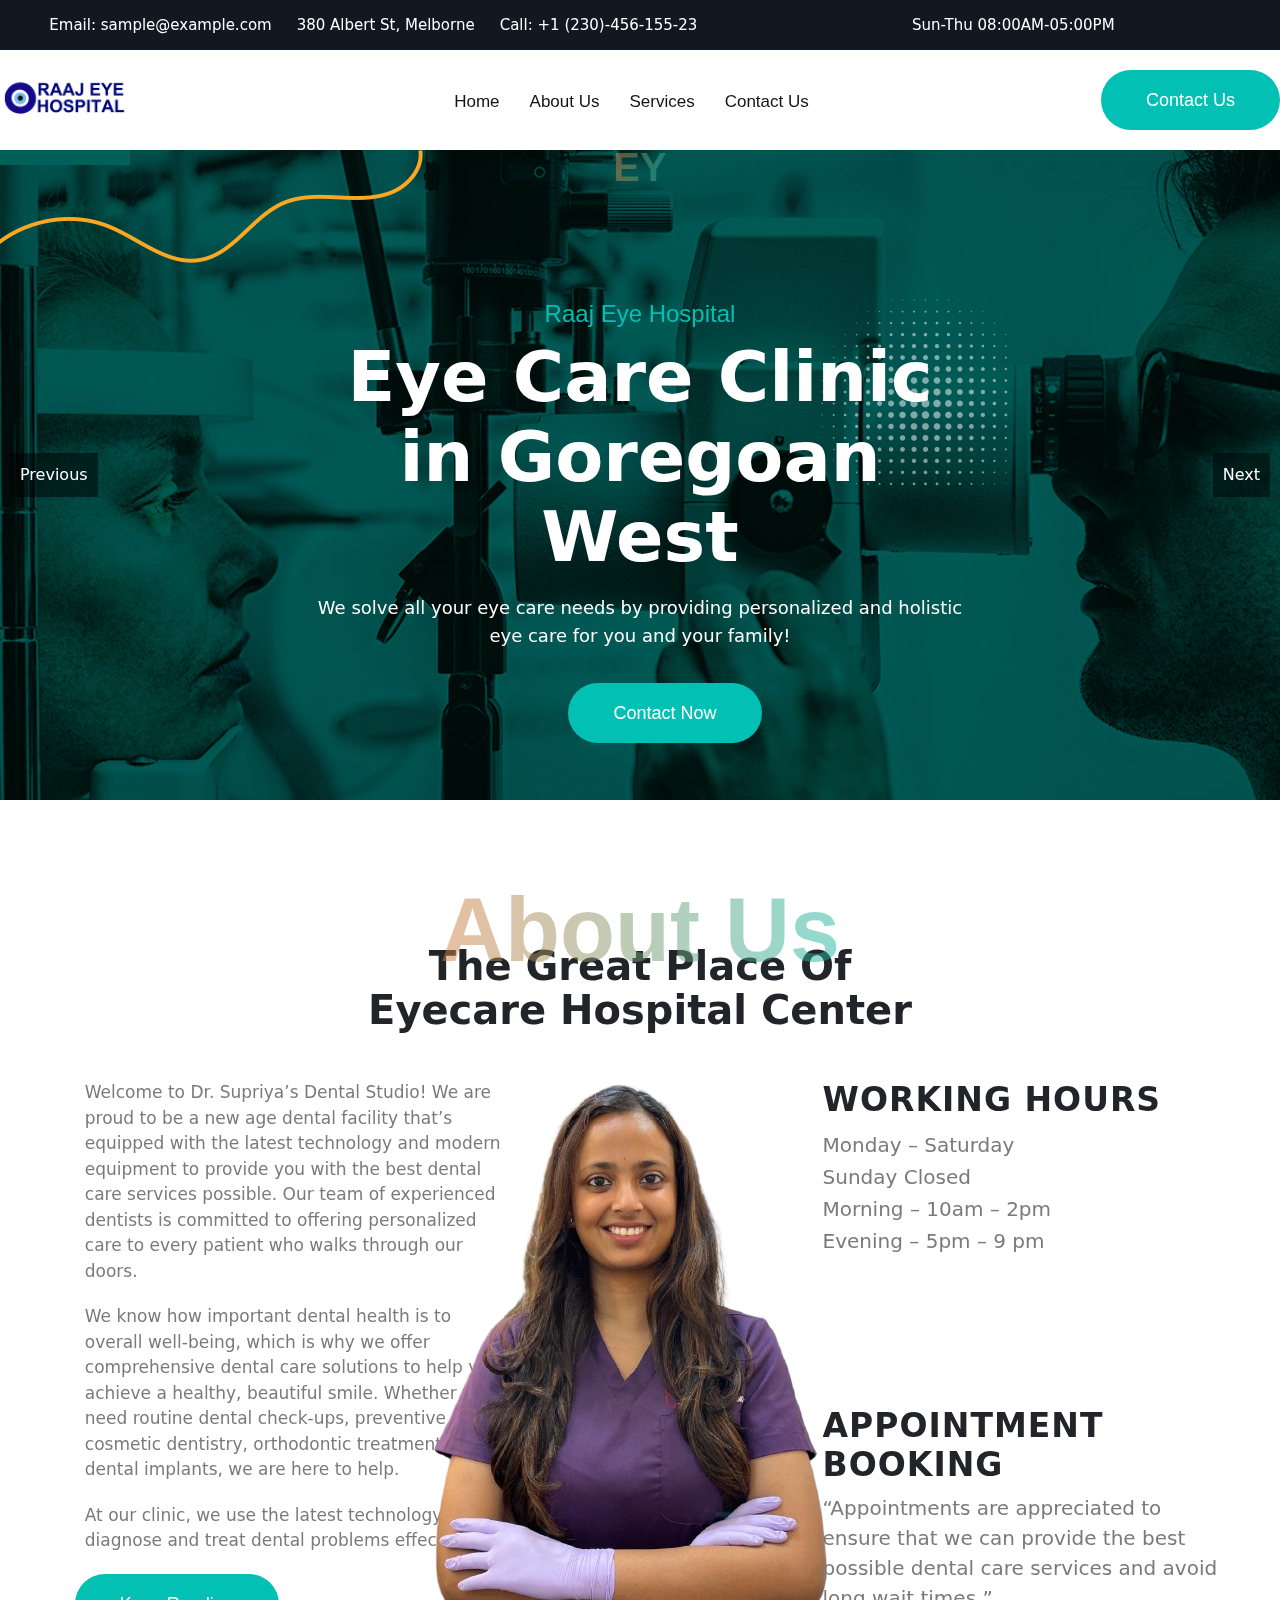
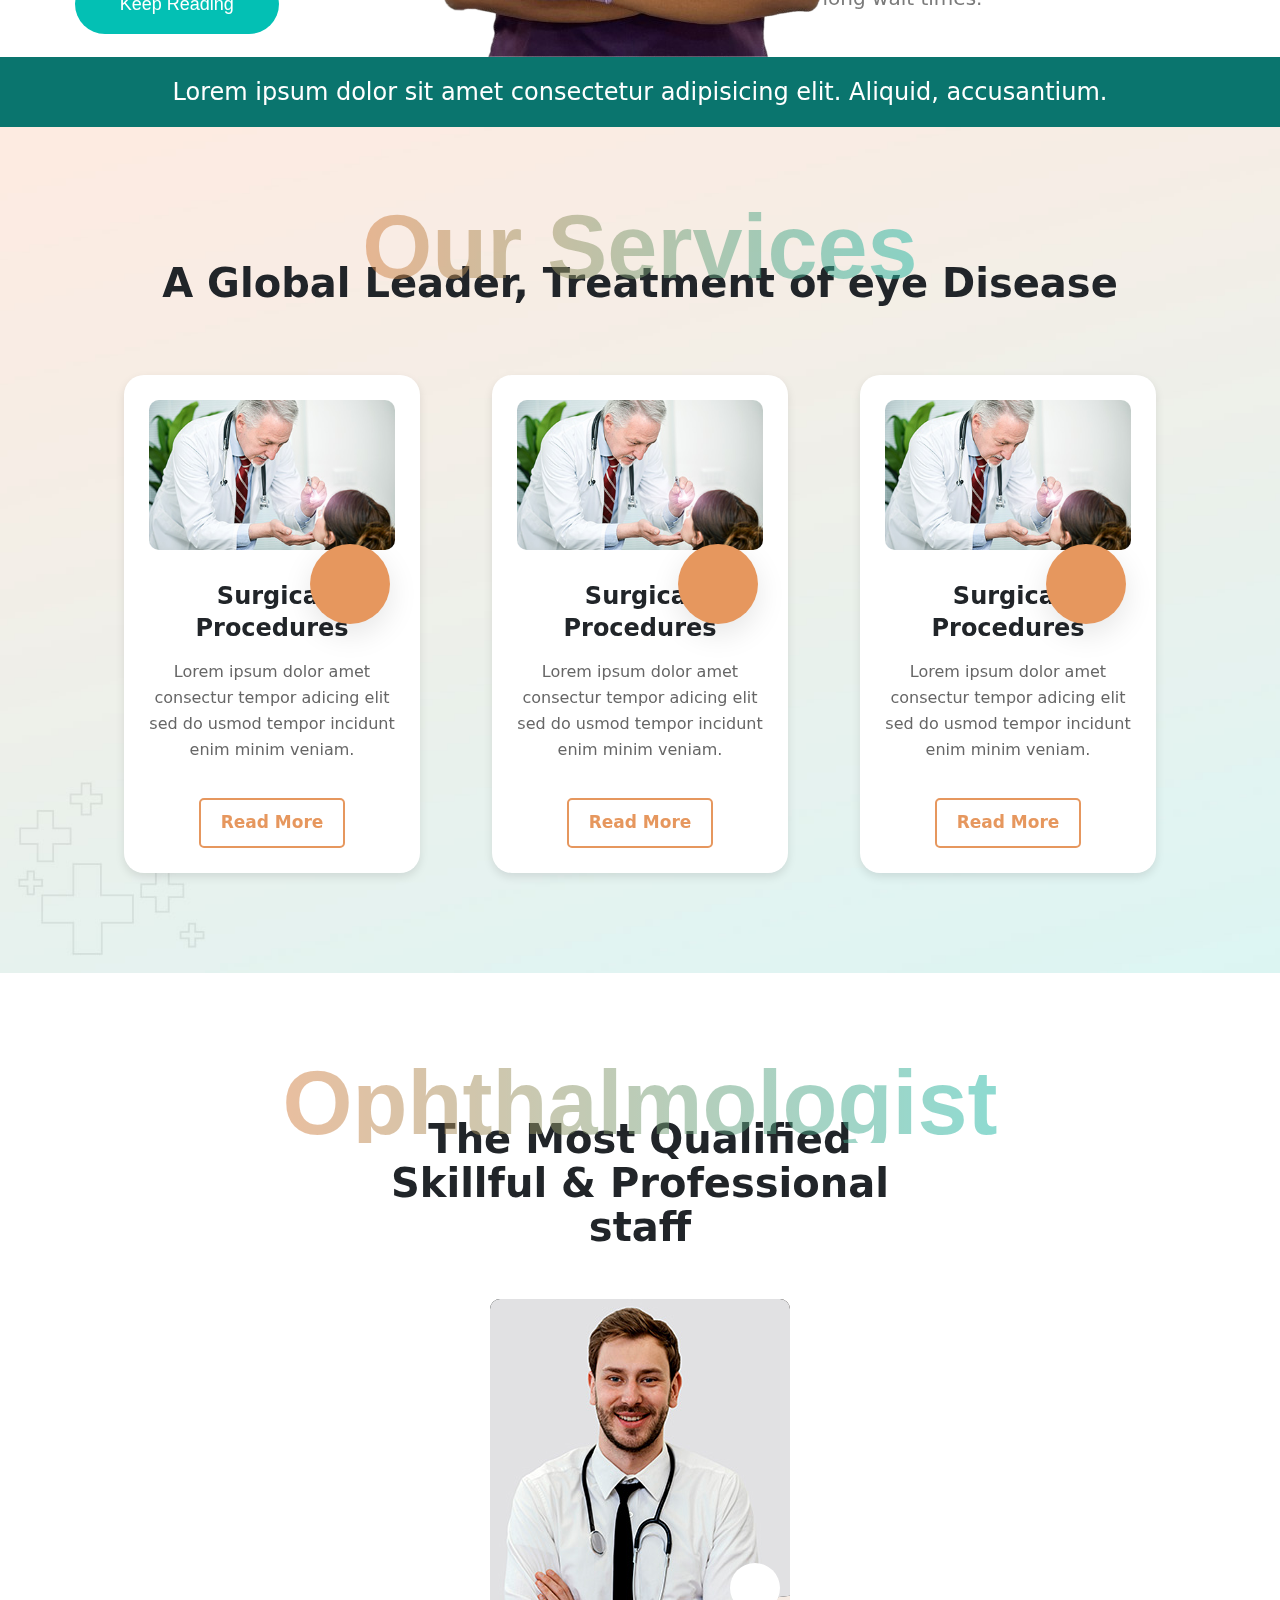
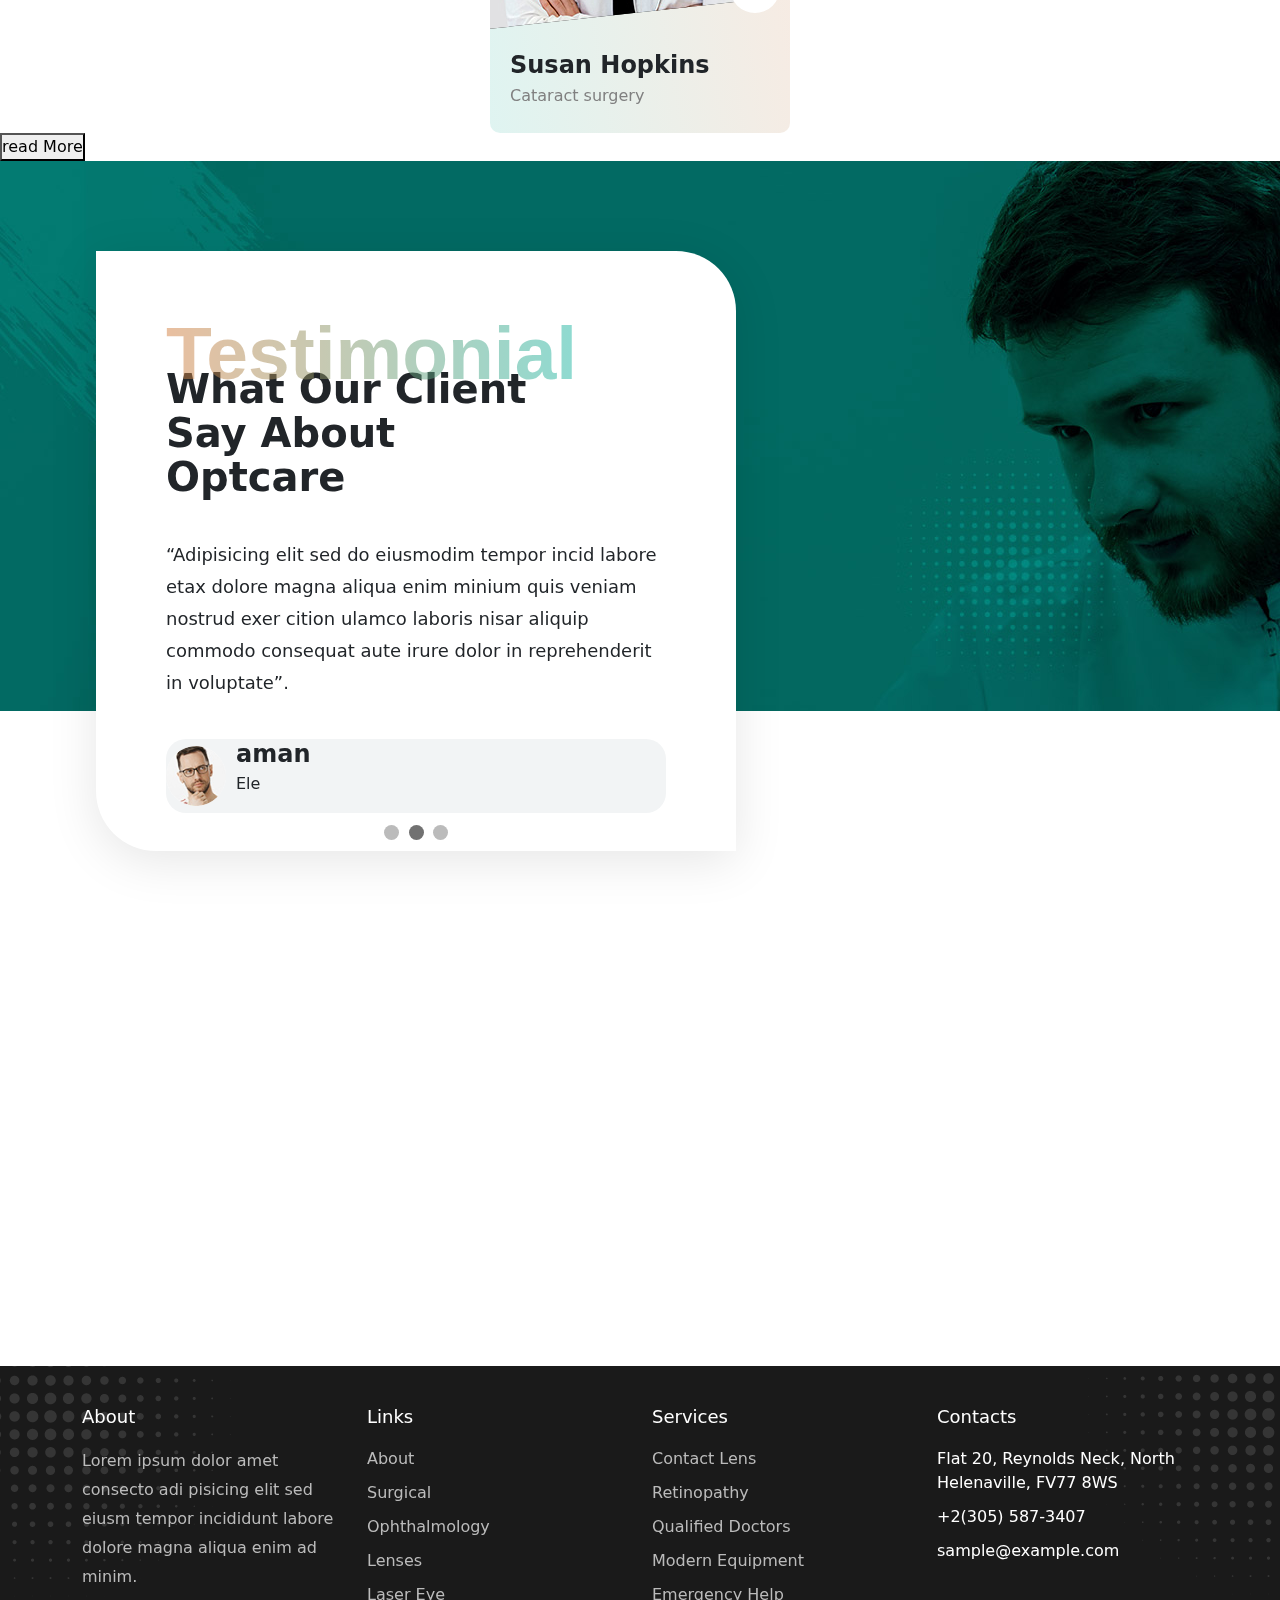
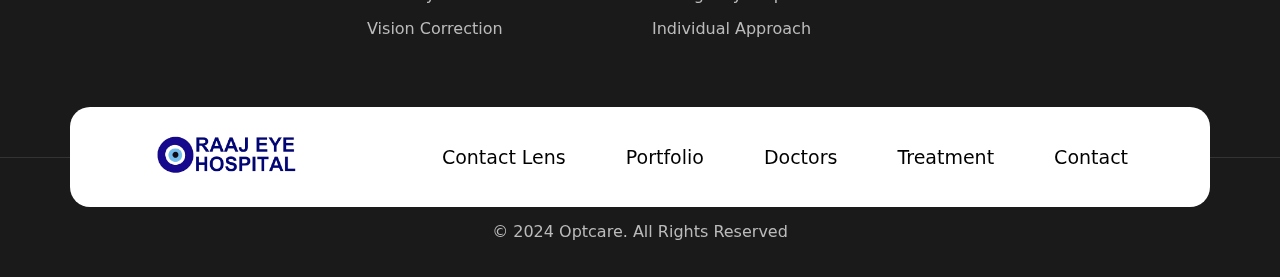
==== index.html @ 3dd32eae "first commit" ====
<!DOCTYPE html>
<html lang="en">
<head>
    <meta charset="UTF-8">
    <meta name="viewport" content="width=device-width, initial-scale=1.0">
    <title>Auto Slider with Text and Image Animation</title>
    <link rel="stylesheet" href="./css/home.css">
    <link rel="stylesheet" href="./css/contact.css">
    <link href="https://cdn.jsdelivr.net/npm/bootstrap@5.3.3/dist/css/bootstrap.min.css" rel="stylesheet" integrity="sha384-QWTKZyjpPEjISv5WaRU9OFeRpok6YctnYmDr5pNlyT2bRjXh0JMhjY6hW+ALEwIH" crossorigin="anonymous">
    <link rel="stylesheet" href="https://cdnjs.cloudflare.com/ajax/libs/font-awesome/6.5.2/css/all.min.css" integrity="sha512-SnH5WK+bZxgPHs44uWIX+LLJAJ9/2PkPKZ5QiAj6Ta86w+fsb2TkcmfRyVX3pBnMFcV7oQPJkl9QevSCWr3W6A==" crossorigin="anonymous" referrerpolicy="no-referrer" />
</head>
<body>
<div class="main-body-wrapper">
<!-- top header starts -->
    <section>
   <div class="header-top">
    <div class="container-fluid">
       <div class="row">
        <div class="col-7">
<div class="items-wrapper">
    <div class="item"><spam class="item-text">Email: sample@example.com</spam></div>
    
    <div class="item"><spam>380 Albert St, Melborne</spam></div>
<div class="item">  <spam>Call: +1 (230)-456-155-23</spam></div>
</div>
        </div>
        <div class="col-5">
            <div class="items-wrapper">   
            <div class="item">  <spam>Sun-Thu 08:00AM-05:00PM</spam></div>
            </div>
        </div>
       </div>
    </div>
   </div>
    </section>

    <!-- nav starts here -->
    
    <section>
  <div class="navbar-wrapper">
    <div class="nav-inner">
      <div class="nav-items">
        <img src="./assets/logo-2.png" alt="opt-logo">
        <ul>
          <li>Home</li>
          <li>About Us</li>
          <li>Services</li>
    <a href="./contact.html"><li>Contact Us</li></a>
        </ul>
      <button>Contact Us</button>
      </div>
    </div>
  </div>
    </section>

    <!-- banner starts here -->
    <section>
        <div class="container-fluid">
          <div class="row">
            <div class="col-12 banner-container">
              <div class="banner" id="banner1">
                <img src="./assets/banner-1.jpg" alt="Banner 1">
                <div class="shape-1"></div>
                <div class="green-overlay"></div>
                <div class="black-overlay"></div>
                <div class="main-banner-texts-wrapper">
                  <div class="main-banner-texts">
                    <div class="pattern zoom-in-zoom-out"></div>
                    <div class="container1"></div>
                    <span class="heading-text-1">Raaj Eye Hospital</span>
                    <h1 class="heading-text-2">Eye Care Clinic in Goregoan West</h1>
                    <span class="heading-text-3">We solve all your eye care needs by providing personalized and holistic eye care for you and your family!</span>
                    <button class="heading-btn">Contact Now</button>
                  </div>
                </div>
              </div>
              <div class="banner" id="banner2">
                <img src="./assets/banner-2.jpg" alt="Banner 2">
                <div class="shape-1"></div>
                <div class="green-overlay"></div>
                <div class="black-overlay"></div>
                <div class="main-banner-texts-wrapper">
                  <div class="main-banner-texts">
                    <div class="pattern zoom-in-zoom-out"></div>
                    <h1 class="big-title">EYECARE</h1>
                    <span class="heading-text-1">Raaj Eye Hospital</span>
                    <h1 class="heading-text-2">Eye Care Clinic in Goregoan West</h1>
                    <span class="heading-text-3">We solve all your eye care needs by providing personalized and holistic eye care for you and your family!</span>
                    <button class="heading-btn">Contact Now</button>
                  </div>
                </div>
              </div>
              <button class="nav-btn prev-btn" onclick="showPreviousBanner()">Previous</button>
              <button class="nav-btn next-btn" onclick="showNextBanner()">Next</button>
            </div>
          </div>
        </div>
      </section>

      <!-- home about starts here  -->

      <section>
        <div class="home-doctor-top pb-5">
          <span class="doctor-top-text-1">About Us</span>
          <span class="doctor-top-text-2">The Great Place Of Eyecare Hospital Center</span>
        </div>

        <div class="container-fluid">

          <div class="row justify-content-around">
            <div class="col-4 home-about-left">

              <span>
                Welcome to Dr. Supriya’s Dental Studio! We are proud to be a new age dental facility that’s equipped with the latest technology and modern equipment to provide you with the best dental care services possible. Our team of experienced dentists is committed to offering personalized care to every patient who walks through our doors.
              </span>
              <span>We know how important dental health is to overall well-being, which is why we offer comprehensive dental care solutions to help you achieve a healthy, beautiful smile. Whether you need routine dental check-ups, preventive care, cosmetic dentistry, orthodontic treatment or dental implants, we are here to help.</span>
              <span>
                At our clinic, we use the latest technology to diagnose and treat dental problems effectively. .
              </span>
              <button class="heading-btn about-btn">Keep Reading</button>

            </div>

            <div class="col-3 home-about-center">
   <img src="./assets/about/doctor-big-img.png" alt="doc-img">
            </div>

            <div class="col-4 home-about-right">
        <div class="working-info">
  <h1>Working Hours </h1>
  <span>Monday – Saturday </span>
  <span>Sunday Closed</span>
  <span>Morning – 10am – 2pm </span>
  <span>Evening –  5pm – 9 pm</span>
        </div>

        <div class="appointment-text">
<h1>Appointment Booking</h1>
<span>“Appointments are appreciated to ensure that we can provide the best possible dental care services and avoid long wait times.”</span>
        </div>
            </div>
            <div class="end-strip">
              <span>Lorem ipsum dolor sit amet consectetur adipisicing elit. Aliquid, accusantium.</span>
            </div>
          </div>
          
        </div>
      </section>

<!-- home service section starts  -->

      <section class="services-wrapper">
<div class="home-services-top">
  <span class="services-top-text-1">Our Services</span>
  <span class="services-top-text-2">A Global Leader, Treatment
    of eye Disease</span>
</div>
<div class="container-fluid">
  <div class="row justify-content-center gap-lg-5">
    <div class="col-12 col-sm-6 col-md-4 col-lg-3 services-cards">
      <div class="services-card">
        <div class="card-img-wrapper">
          <div class="card-img">
            <img src="./assets/services/service-2.jpg" alt="ser-img">
          </div>
        </div>
        <div class="card-icone">
          <i class="fa-regular fa-eye"></i>
        </div>
        <div class="card-texts">
          <h1>Surgical Procedures</h1>
          <span>Lorem ipsum dolor amet consectur tempor adicing elit sed do usmod tempor incidunt enim minim veniam.</span>
          <button>Read More</button>
        </div>
      </div>
    </div>
    <div class="col-12 col-sm-6 col-md-4 col-lg-3 services-cards">
      <div class="services-card">
        <div class="card-img-wrapper">
          <div class="card-img">
            <img src="./assets/services/service-2.jpg" alt="ser-img">
          </div>
        </div>
        <div class="card-icone">
          <i class="fa-regular fa-eye"></i>
        </div>
        <div class="card-texts">
          <h1>Surgical Procedures</h1>
          <span>Lorem ipsum dolor amet consectur tempor adicing elit sed do usmod tempor incidunt enim minim veniam.</span>
          <button>Read More</button>
        </div>
      </div>
    </div>
    <div class="col-12 col-sm-6 col-md-4 col-lg-3 services-cards">
      <div class="services-card">
        <div class="card-img-wrapper">
          <div class="card-img">
            <img src="./assets/services/service-2.jpg" alt="ser-img">
          </div>
        </div>
        <div class="card-icone">
          <i class="fa-regular fa-eye"></i>
        </div>
        <div class="card-texts">
          <h1>Surgical Procedures</h1>
          <span>Lorem ipsum dolor amet consectur tempor adicing elit sed do usmod tempor incidunt enim minim veniam.</span>
          <button>Read More</button>
        </div>
      </div>
    </div>
  </div>
</div>

      </section>

      <!-- doctors section -->

  <section>
    <div class="home-doctor-top">
      <span class="doctor-top-text-1">Ophthalmologist</span>
      <span class="doctor-top-text-2">The Most Qualified Skillful & Professional staff</span>
    </div>
<div class="doctors-wrapper">
  <div class="doctors">
    <div class="doc-card">
      <figure class="doc-img">
<img src="./assets/about/doc-img1.jpg" alt="doc-img1">
      </figure>
      <div class="doc-lower-content">
        <div class="share-box">
          <a href="#" class="doc-share-icone">
            <i class="fa-solid fa-share"></i>
          </a>
        </div>
        <h3 class="doc-card-text-1">Susan Hopkins</h3>
        <span class="doc-card-text-2">Cataract surgery</span>
      </div>
    </div>
  </div>
</div>

<div class="doc-lower-btn">
  <button>read More</button>
</div>
    

  </section>

  <!-- review section starts  -->


  <section class="review-wrapper" style="padding-bottom: 100px;">

    <div class="review-box-wrapper">
      <div class="review-box">
        <div class="home-review-top">
            <span class="review-top-text-1">Testimonial</span>
            <span class="review-top-text-2">What Our Client Say About Optcare</span>
          </div>
        <div class="testimonial-container">
            <div class="slides-wrapper">
                <div class="testimonial-slide">
                    <p class="review-text">“Adipisicing elit sed do eiusmodim tempor incid labore etax dolore magna aliqua enim minium quis veniam nostrud exer cition ulamco laboris nisar aliquip commodo consequat aute irure dolor in reprehenderit in voluptate”.</p>
                    <div class="client-info">
                        <img src="./assets/reviews/testimonial-1.jpg" alt="Client Image">
                        <div class="client-text">
                          <h4>aman</h4>
                          <p>Ele</p>
                         </div>
                    </div>
                </div>
                <div class="testimonial-slide">
                    <p class="review-text">“Adipisicing elit sed do eiusmodim tempor incid labore etax dolore magna aliqua enim minium quis veniam nostrud exer cition ulamco laboris nisar aliquip commodo consequat aute irure dolor in reprehenderit in voluptate”.</p>
                    <div class="client-info">
                      <img src="./assets/reviews/testimonial-1.jpg" alt="Client Image">
                      <div class="client-text">
                        <h4>aman</h4>
                        <p>Ele</p>
                       </div>
                    </div>
                </div>
                <div class="testimonial-slide">
                    <p class="review-text">“Adipisicing elit sed do eiusmodim tempor incid labore etax dolore magna aliqua enim minium quis veniam nostrud exer cition ulamco laboris nisar aliquip commodo consequat aute irure dolor in reprehenderit in voluptate”.</p>
                    <div class="client-info">
                      <img src="./assets/reviews/testimonial-1.jpg" alt="Client Image">
                       <div class="client-text">
                        <h4>aman</h4>
                        <p>Ele</p>
                       </div>
                    </div>
                </div>
            </div>
        </div>
        
    <div class="dots">
        <span class="dot active"></span>
        <span class="dot"></span>
        <span class="dot"></span>
    </div>

      </div>
    </div>
  
  </section>

    <!-- map section -->

    <section class="pt-5">
      <div class="map">
        <iframe src="https://www.google.com/maps/embed?pb=!1m18!1m12!1m3!1d3768.719090701272!2d72.8455707003767!3d19.163769762569235!2m3!1f0!2f0!3f0!3m2!1i1024!2i768!4f13.1!3m3!1m2!1s0x3be7b768951957f3%3A0x41570148fcb98da5!2sRaaj%20Eye%20Hospital!5e0!3m2!1sen!2sin!4v1721053491554!5m2!1sen!2sin" width="1530" height="450" style="border:0;" allowfullscreen="" loading="lazy" referrerpolicy="no-referrer-when-downgrade"></iframe>
      </div>
    </section>
         <!-- footer starts here -->
<section class="footer-wrapper">
  <footer class="footer">
    <div class="shap-overlay2">
      
    </div>
    <div class="container" style="padding-bottom: 100px;">
        <div class="row">
            <div class="col-lg-3 col-md-6">
                <div class="footer-about">
                    <h5>About</h5>
                    <p>Lorem ipsum dolor amet consecto adi pisicing elit sed eiusm tempor incididunt labore dolore magna aliqua enim ad minim.</p>
                    <div class="social-icons">
                        <a href="#"><i class="fab fa-facebook-f"></i></a>
                        <a href="#"><i class="fab fa-twitter"></i></a>
                        <a href="#"><i class="fab fa-linkedin-in"></i></a>
                        <a href="#"><i class="fab fa-pinterest"></i></a>
                    </div>
                </div>
            </div>
            <div class="col-lg-3 col-md-6">
                <div class="footer-links">
                    <h5>Links</h5>
                    <ul>
                        <li><a href="#">About</a></li>
                        <li><a href="#">Surgical</a></li>
                        <li><a href="#">Ophthalmology</a></li>
                        <li><a href="#">Lenses</a></li>
                        <li><a href="#">Laser Eye</a></li>
                        <li><a href="#">Vision Correction</a></li>
                    </ul>
                </div>
            </div>
            <div class="col-lg-3 col-md-6">
                <div class="footer-services">
                    <h5>Services</h5>
                    <ul>
                        <li><a href="#">Contact Lens</a></li>
                        <li><a href="#">Retinopathy</a></li>
                        <li><a href="#">Qualified Doctors</a></li>
                        <li><a href="#">Modern Equipment</a></li>
                        <li><a href="#">Emergency Help</a></li>
                        <li><a href="#">Individual Approach</a></li>
                    </ul>
                </div>
            </div>
            <div class="col-lg-3 col-md-6">
                <div class="footer-contact">
                    <h5>Contacts</h5>
                    <ul>
                        <li><i class="fas fa-map-marker-alt"></i> Flat 20, Reynolds Neck, North Helenaville, FV77 8WS</li>
                        <li><i class="fas fa-phone"></i> +2(305) 587-3407</li>
                        <li><i class="fas fa-envelope"></i> sample@example.com</li>
                    </ul>
                </div>
            </div>

        </div>
    </div>

    <div class="footer-middle-wrapper">
      <div class="container  footer-middle-section">
 <div class="footer-middle-image">
  <img src="./assets/logo-2-nobg.png" alt="footer-logo">
 </div>
 <div class="footer-middle-text">
<span>Contact Lens
</span>
<span>Portfolio</span>
<span>Doctors</span>
<span> Treatment </span>
<span>Contact</span>
 </div>
      </div>
    </div>
    <div class="footer-bottom">
        <div class="container">
            <div class="row">
                <div class="col-md-12 text-center">
                    <p>&copy; 2024 Optcare. All Rights Reserved</p>
                </div>
            </div>
        </div>
    </div>
</footer>
</section>


      
    </div>

    
    <script src="./js/home.js"></script>
    <script src="https://cdn.jsdelivr.net/npm/bootstrap@5.3.3/dist/js/bootstrap.bundle.min.js" integrity="sha384-YvpcrYf0tY3lHB60NNkmXc5s9fDVZLESaAA55NDzOxhy9GkcIdslK1eN7N6jIeHz" crossorigin="anonymous"></script>
</body>
</html>
---- css/home.css ----
*{
    margin: 0;
    padding: 0;
    box-sizing: border-box;
}
.main-body-wrapper{
    width: 100%;
    height: 100%;
}
body {
    margin: 0;
    font-family: Arial, sans-serif;
    display: flex;
    justify-content: center;
    align-items: center;
    height: 100%;
    background-color: #f0f0f0;
}

.header-top{
  position: relative;
  width: 100%;
  background: #111821;
  height: 50px;
  color: white;
  display: flex;
  justify-content: center;
  align-items: center;

}
.items-wrapper{
display: flex;
justify-content: center;
align-items: center;
gap: 25px;
text-align: end;

}
.item{
font-size: 15px;

}
.item-text{

}

/* nav starts here */

.navbar-wrapper{
width: 100%;
height: 100px;
display: flex;
justify-content: center;
align-items: center;
}
.nav-inner{
  width: 1320px;
  height: 100px;
  display: flex;

  align-items: center;
 
}
.nav-items{
display: flex;
justify-content: space-between;
align-items: center;
width: 100%;
}

.nav-items img{
width: 130px;
}

.nav-items ul{
display: flex;
gap: 30px;
position: relative;
top: 10px;
/* right: 80px; */
}

.nav-items ul li {
  list-style: none;
  text-decoration: none;
  text-align: center;
  font-size: 17px;
  font-weight: 500;
  font-family: 'Jost', sans-serif;
  color: #141417;
  cursor: pointer;
}
.banner-container {
    position: relative;
    width: 100%;
    height: 650px;
    overflow: hidden;
}
.nav-items button{ 
  vertical-align: middle;
  font-size: 18px;
  line-height: 26px;
  font-weight: 500;
  font-family: 'Jost', sans-serif;
  color: #fff !important;
  text-align: center;
  padding: 17px 45px;
  text-transform: capitalize;
  border-radius: 30px;
  transition: all 500ms ease;
  background-color: #03c0b4;
  border: none;
 }


.banner {
    position: absolute;
    width: 100%;
    height: 100%;
    top: 0;
    left: 0;
    opacity: 0;
    display: flex;
    justify-content: center;
    align-items: center;
    transition: opacity 1s ease-in-out;
}

.banner img {
    width: 100%;
    height: 100%;
    object-fit: cover;
    position: absolute;
    top: 0;
    left: 0;
    z-index: -1;
    transform: scale(1);
    transition: transform 4s linear;
}

 .main-banner-texts-wrapper {
   color: white;
    position: absolute;
    display: flex;
    flex-direction: column;
    justify-content: center;
    align-items: center;
    width: 100%;
}
.main-banner-texts{
width: 650px;
display: flex;
    flex-direction: column;
    justify-content: center;
    align-items: center;
    text-align: center;
}
.heading-text-1{
    position: relative;
    display: block;
    font-size: 24px;
    line-height: 32px;
    font-family: 'Jost', sans-serif;
    font-weight: 500;
    margin-bottom: 7px;
    color: #03c0b4;
}
.heading-text-2{
    display: block;
    font-size: 70px;
    line-height: 80px;
    color: #fff;
    font-weight: 700;
    margin-bottom: 17px;
}
.heading-text-3{
    font-size: 18px;
    line-height: 28px;
    color: #fff;
    margin-bottom: 33px;
}
.heading-btn{
  vertical-align: middle;
  font-size: 18px;
  line-height: 26px;
  font-weight: 500;
  font-family: 'Jost', sans-serif;
  color: #fff !important;
  text-align: center;
  padding: 17px 45px;
  text-transform: capitalize;
  border-radius: 30px;
  transition: all 500ms ease;
  background-color: #03c0b4;
  border: none;
}
.big-title {
    position: absolute;
    display: inline-block;
    left: 50%;
    transform: translateX(-50%);
    top: -65px;
    font-size: 180px;
    line-height: 150px;
    font-family: 'Jost', sans-serif;
    font-weight: 800;
    text-transform: uppercase;
    background: -webkit-linear-gradient(0deg, #d48042, #20b7a4 100%);
      background-clip: border-box;
    color: transparent;
    -webkit-background-clip: text;
    -webkit-text-fill-color: transparent;
    opacity: 0.5;
  }

.pattern{
  background-image: url('../assets//shape-13.png') ;
  position: absolute;
 bottom: 255px;
  right: 270px;
  width: 200px;
  height: 200px;

  background-repeat: no-repeat;
  z-index: 2;
}
.zoom-in-zoom-out {
    animation: zoom-in-zoom-out 3s ease-out infinite;
  }
  
  @keyframes zoom-in-zoom-out {
    0% {
      transform: scale(1, 1);
    }
    50% {
      transform: scale(1.1, 1.1);
    }
    100% {
      transform: scale(1, 1);
    }
  }

  .shape-1{
  background-image: url(../assets/shape-3.png);
  position: absolute;
  left: 0px;
  top: 0px;
 
  width: 423px;
  height: 113px;
  background-repeat: no-repeat;
  z-index: 2;
  }
.banner.active {
    opacity: 1;
}

.banner.active img {
    transform: scale(1.2);
}

.green-overlay{
    background-color: #03c0b4;
    position: absolute;
    width: 100%;
    height: 650px;
    mix-blend-mode: multiply;
   
}
.black-overlay{
    background-color: #000;
    width: 100%;
    position: absolute;
    opacity: 0.5;
  height: 650px;
}




.nav-btn {
  position: absolute;
  top: 50%;
  transform: translateY(-50%);
  background-color: rgba(0, 0, 0, 0.5);
  color: white;
  border: none;
  padding: 10px;
  cursor: pointer;
  z-index: 10;
}

.prev-btn {
  left: 10px;
}

.next-btn {
  right: 10px;
}

/* home about section starts here  */

.home-about-left{
display: flex;
flex-direction: column;
align-items: start;
gap: 20px;

}

.heading-btn{
  margin-left: 50px;
}

.home-about-left span{
  color: #7a7a7a;
  font-size: 17px;
  font-weight: 400;
  width: 425px;
  margin-left: 60px;
}
.home-about-center{
 display: flex;
 justify-content: center;
 align-items: center;

}
.home-about-right{
 margin-right: 30px;
 display: flex;
 flex-direction: column;
gap: 150px;


}

.working-info{
display: flex;
flex-direction: column;
gap: 2px;
}

.working-info h1{
 font-size: 33px;
 font-weight: 700;
 text-transform: uppercase;
 letter-spacing: 1px;
}

.working-info span{
  color: #7a7a7a;
  font-size: 20px;

}
.appointment-text h1{
  font-size: 33px;
  font-weight: 700;
  text-transform: uppercase;
  letter-spacing: 1px;
}
.appointment-text span{
  color: #7a7a7a;
  font-size: 20px;
}

.end-strip{
  width: 100%;
  height: 70px;
  background-color: #0a756e;
  color: white;
  display: flex;
  justify-content: center;
  align-items: center;
  font-size: 24px;

}

/* services -section */

.services-wrapper{
  background-image: url(../assets//services/services-bg.jpg);
  background-repeat: no-repeat;
  background-size: cover;
 padding-bottom: 70px;
}
.home-services-top{
  padding-top: 80px;
  display: flex;
  flex-direction: column;
  justify-content: center;
  align-items: center;
  padding-bottom: 70px;
}
.services-cards{

}
.services-top-text-1{
  font-size: 90px;
  line-height: 80px;
  font-family: 'Jost', sans-serif;
  font-weight: 800;
  background: -webkit-linear-gradient(0deg, #d48042, #20b7a4 100%);
    background-clip: border-box;
  color: transparent;
  -webkit-background-clip: text;
  -webkit-text-fill-color: transparent;
  opacity: 0.5;
}
.services-top-text-2{
  display: block;
  font-size: 40px;
  line-height: 44px;
  font-weight: 700;
  margin-top: -26px;
}
.services-cards {
  margin-bottom: 30px;
}

.services-card {
  position: relative;
  display: block;
  overflow: hidden;
  background: #fff;
  padding: 25px;
  border-radius: 20px;
  box-shadow: 0 4px 10px rgba(0, 0, 0, 0.1);
  transition: transform 0.3s ease, box-shadow 0.3s ease;
}

.services-card:hover {
  transform: translateY(-10px);
  box-shadow: 0 8px 20px rgba(0, 0, 0, 0.2);
}

.card-img-wrapper {
  position: relative;
  display: block;
  overflow: hidden;
  border-radius: 10px;
}

.card-img-wrapper::before {
  position: absolute;
  content: '';
  background: rgba(0, 0, 0, 0.5);
  width: 100%;
  height: 100%;
  left: 0;
  top: 0;
  opacity: 0;
  z-index: 1;
  transition: opacity 0.5s ease;
}

.card-img-wrapper:hover::before {
  opacity: 1;
}

.card-icone {
  position: absolute;
  top: 42%;
  right: 30px;
  transform: translateY(-50%);
  width: 80px;
  height: 80px;
  line-height: 80px;
  font-size: 40px;
  color: #fff;
  text-align: center;
  border-radius: 50%;
  box-shadow: 0 10px 30px rgba(0, 0, 0, 0.1);
  z-index: 2;
  background-color: #e6975e;
  transition: transform 0.3s ease, box-shadow 0.3s ease;
}

.services-card:hover .card-icone {
  transform: translateY(-50%) scale(1.1);
  box-shadow: 0 15px 45px rgba(0, 0, 0, 0.2);
}

.card-img {
  overflow: hidden;
}

.card-img img {
  width: 100%;
  display: block;
  transition: transform 0.6s ease;
}

.services-card:hover .card-img img {
  transform: scale(1.2);
}

.card-texts {
  padding-top: 30px;
  text-align: center;
}

.card-texts h1 {
  font-size: 24px;
  line-height: 32px;
  font-weight: 600;
  margin-bottom: 15px;
  transition: color 0.3s ease;
}

.services-card:hover .card-texts h1 {
  color: #e6975e;
}

.card-texts span {
  line-height: 26px;
  display: block;
  margin-bottom: 15px;
  color: #666;
  transition: color 0.3s ease;
}

.services-card:hover .card-texts span {
  color: #444;
}

.card-texts button {
  margin-top: 20px;
  background: transparent;
  outline: none;
  border: 2px solid #e6975e;
  padding: 10px 20px;
  font-size: 17px;
  font-weight: 600;
  color: #e6975e;
  border-radius: 5px;
  cursor: pointer;
  transition: background 0.3s ease, color 0.3s ease, transform 0.3s ease;
}

.card-texts button:hover {
  background: #e6975e;
  color: #fff;
  transform: scale(1.05);
}

/* Responsive adjustments */
@media (max-width: 767.98px) {
  .services-cards {
    margin-bottom: 20px;
  }
  .card-icone {
    top: 40%;
  }
  .card-texts h1 {
    font-size: 20px;
  }
  .card-texts span {
    font-size: 14px;
  }
}

@media (max-width: 575.98px) {
  .services-cards {
    margin-bottom: 15px;
  }
  .services-card {
    padding: 15px;
  }
  .card-icone {
    top: 35%;
    width: 60px;
    height: 60px;
    font-size: 30px;
    line-height: 60px;
  }
  .card-texts h1 {
    font-size: 18px;
  }
  .card-texts span {
    font-size: 12px;
  }
  .card-texts button {
    padding: 8px 16px;
    font-size: 15px;
  }
}

/* doctor section */
.home-doctor-top{
  padding-top: 90px;
  display: flex;
  flex-direction: column;
  justify-content: center;
  align-items: center;

}
.doctor-top-text-1{
  font-size: 90px;
  line-height: 80px;
  font-family: 'Jost', sans-serif;
  font-weight: 800;
  background: -webkit-linear-gradient(0deg, #d48042, #20b7a4 100%);
    background-clip: border-box;
  color: transparent;
  -webkit-background-clip: text;
  -webkit-text-fill-color: transparent;
  opacity: 0.5;
 
}
.doctor-top-text-2{
  display: block;
  font-size: 40px;
  line-height: 44px;
  font-weight: 700;
  margin-top: -26px;
  width: 550px;
  text-align: center;
}

.doctors-wrapper{
  padding-top: 50px;
display: flex;
justify-content: center;
align-items: center;
}
.doctors{

}
.doc-card{
  position: relative;
  display: block;
  background: -webkit-linear-gradient(10deg, #dff4f1, #faeae1 100%);
  border-radius: 10px;
  overflow: hidden;
 width: 300px;

}
.doc-img{
  position: relative;
  display: block;
  overflow: hidden;
  background: #000;
  clip-path: polygon(0% 0%, 100% 0%, 100% 90%, 0% 100%, 0% 0%);
}

.doc-lower-content{
  padding: 10px 20px 24px 20px;
}
.share-box{
 position: absolute;
  z-index: 1;
right: 10px;
bottom: 113px;
}
.share-box::before{
  position: absolute;
  content: '';
  background: transparent;
  width: 100%;
  height: 15px;
}

.doc-share-icone{
  position: relative;
  display: inline-block;
  width: 50px;
  height: 50px;
  line-height: 56px;
  font-size: 20px;
  color: #141417;
  background: #fff;
  border-radius: 50%;
  text-align: center;
}
.doc-card-text-1{
  position: relative;
  display: block;
  font-size: 24px;
  line-height: 20px;
  font-weight: 600;
}
.doc-card-text-2{
  position: relative;
  display: block;
  font-size: 16px;
  line-height: 26px;
  color: #808080;
}



/* review section starts here  */



.testimonial-container {
  max-width: 600px;
  margin: auto;
  overflow: hidden; 
  padding-top: 40px;
}

.slides-wrapper {
  display: flex;
  transition: transform 1s ease-in-out;
}

.testimonial-slide {
  min-width: 100%;
  box-sizing: border-box;
}
.review-text{
  font-size: 18px;
  line-height: 32px;
}

.client-info {
  display: flex;
  align-items: center;
  justify-content: start;
background-color: #f2f4f5;
border-radius: 20px;
margin-top: 40px;

}

.client-info img {
  border-radius: 50%;
  width: 60px;
  height: 60px;
  margin-right: 10px;
}
.client-text h4{
  position: relative;
  display: block;
  font-size: 24px;
  line-height: 30px;
  font-weight: 600;
  margin-bottom: 2px;
}
.client-text p{
  position: relative;
  display: block;
  font-size: 16px;
  line-height: 26px;
}

.dots {
  text-align: center;
  margin-top: 10px;
}

.dot {
  height: 15px;
  width: 15px;
  margin: 0 2px;
  background-color: #bbb;
  border-radius: 50%;
  display: inline-block;
  transition: background-color 0.6s ease;
}

.dot.active {
  background-color: #717171;
}

.review-wrapper{
background-image: url(../assets/reviews/review-bg.jpg);
background-repeat: no-repeat;
display: flex;
justify-content: center;
align-items: center;
}
.review-box-wrapper{
position: relative;
top: 90px;

height: 600px;
width: 85%;
}
.review-box{
height: 600px;
width: 640px;
position: relative;
display: block;
background: #fff;
padding: 62px 70px 70px 70px;
border-radius: 0px 60px 0px 60px;
box-shadow: 0px 10px 50px 0px rgba(0, 0, 0, 0.10);
}

.home-review-top{
display: flex;
flex-direction: column;
justify-content: center;
align-items: start;

}
.review-top-text-1{
font-size: 75px;
line-height: 80px;
font-family: 'Jost', sans-serif;
font-weight: 800;
background: -webkit-linear-gradient(0deg, #d48042, #20b7a4 100%);
background-clip: border-box;
color: transparent;
-webkit-background-clip: text;
-webkit-text-fill-color: transparent;
opacity: 0.5;

}
.review-top-text-2{
display: block;
font-size: 40px;
line-height: 44px;
font-weight: 700;
margin-top: -26px;
width: 400px;
text-align: left;

}


.navbar-wrapper a{
text-decoration: none;
list-style: none;
}
---- css/contact.css ----
.contact-banner{
    width: 100%;
   height: 350px;
    background-image: url(/assets/contact-banner.jpg);
    background-size: cover;
    background-repeat: no-repeat;
}

.contact-info-section{
    position: relative;
    padding: 170px 0px 110px 0px;
    text-align: center;
}
.contact-info-wrapper{
    position: static;
    max-width: 1320px;
    padding: 0px 15px;
    margin: 0 auto;
}
.contact-info{
    display: flex;
  -ms-flex-wrap: wrap;
  flex-wrap: wrap;
  margin-right: -15px;
  margin-left: -15px;

}
.contact-info-box-wrapper{
    display: flex;
  -ms-flex-wrap: wrap;
  flex-wrap: wrap;
  margin-right: -15px;
  margin-left: -15px;
 justify-content: center;
 align-items: center;
 width: 100%;
 gap: 20px;
}
.contact-info-box{
width: 400px;
}
.info-single-item{
    position: relative;
  display: block;
  background: -webkit-linear-gradient(-75deg, #fcebe1, #dbf5f3 100%);
  padding: 0px 30px 48px 30px;
  border-radius: 20px;
  transition: all 500ms ease;

}
.icone-box{
    position: relative;
    display: inline-block;
    width: 100px;
    height: 100px;
    line-height: 100px;
    text-align: center;
    font-size: 50px;
    background: #fff;
    border-radius: 30px;
    box-shadow: 0px 0px 30px 0px rgba(0, 0, 0, 0.07);
    margin-bottom: 24px;
    margin-top: -50px;
}
.info-single-item h3{
    display: block;
  font-size: 24px;
  line-height: 30px;
  font-weight: 600;
  margin-bottom: 17px;
}
.info-single-item p{
    position: relative;
  color: #6e6e6e;
  font-weight: 400;
  font-size: 16px;
}


/* form starts */

.form-section-wrapper{
width: 100%;
display: flex;
justify-content: center;
position: relative;
padding-bottom: 100px;
}

.form-section{ 
    width: 900px;
    height: 500px;
   
}

.container1 h1 {
    position: relative;
    display: block;
    font-size: 40px;
    line-height: 50px;
    font-weight: 600;
    margin-bottom: 41px;
    text-align: center;
}

.form-group {
    display: flex;
    justify-content: space-between;
    margin-bottom: 15px;
    gap: 20px;
    padding-bottom: 40px;
}

.form-group input,
.form-group textarea {
    position: relative;
  display: block;
  width: 100%;
  height: 50px;
  border: 1px solid #e5e5e5;
  border-radius: 30px;
  padding: 10px 30px;
  font-size: 16px;
  color: #6e6e6e;
  background: transparent;
}


.form-group textarea {
    height: 150px;
    resize: none;
    border-radius: 15px;
}
.form-btn-wrapper{
    display: flex;
    justify-content: center;
    align-items: center;
}
#submitBtn{
    vertical-align: middle;
    font-size: 18px;
    line-height: 26px;
    font-weight: 500;
    font-family: 'Jost', sans-serif;
    color: #fff !important;
    text-align: center;
    padding: 17px 45px;
    text-transform: capitalize;
    border-radius: 30px;
    transition: all 500ms ease;
    background-color: #03c0b4;
    border: none;
}

.contact-bg-wrapper{
    display: flex;
    justify-content: space-between;
}
.form-bg-left{
 position: absolute;
left: 0;   
padding-top: 60px;
z-index: -1;

}

.form-bg-left img {
width: 400px;
}


.form-bg-right{
    position: absolute;
    right: 0;  
    z-index: -1;
}

/* footer starts here */


.footer-wrapper{

}

.footer {
    background-color: #1a1a1a;
    color: #fff;
    padding: 40px 0;
    background-image: url(../assets/footer-shape1.png);
background-position: -130px -130px;
  background-repeat: no-repeat;
  position: relative;
  overflow: hidden;
}
.shap-overlay2{
    background-image: url(../assets/footer-shape1.png);
    background-position: 85vw -132px;
    background-repeat: no-repeat;
    opacity: 1;
    transition: background 0.3s, border-radius 0.3s, opacity 0.3s;
    height: 100%;
    width: 100%;
    top: 0;
    left: 0;
    position: absolute;

}
.footer h5 {
    color: #fff;
    margin-bottom: 20px;
    font-size: 18px;
}
.footer p {
    color: #bbb;
    line-height: 1.8;
}
.footer ul {
    list-style: none;
    padding: 0;
}
.footer ul li {
    margin-bottom: 10px;
}
.footer ul li a {
    color: #bbb;
    text-decoration: none;
    transition: color 0.3s;
}
.footer ul li a:hover {
    color: #fff;
}
.footer .social-icons a {
    color: #bbb;
    margin-right: 10px;
    font-size: 18px;
    transition: color 0.3s;
}
.footer .social-icons a:hover {
    color: #fff;
}
.footer-middle-wrapper{
    width: 100%;
    display: flex;
    justify-content: center;
    align-items: center;
}
.footer-middle-section{
    position: absolute;
    background-color: white;
    height: 100px;
    border-radius: 20px; 
    display: flex;
    justify-content: space-around;
    align-items: center;
   
}

.footer-middle-image img{
    width: 150px;
    height: 150px;
}
.footer-middle-text{
    display: flex;
    justify-content: center;
    align-items: center;
    color: black;
    gap: 60px;
}
.footer-middle-text span{
 font-size: 19px;
}
.footer .footer-bottom {
    padding: 20px 0;
    border-top: 1px solid #333;
    padding-top: 30px;
   
}
.footer .footer-bottom p {
    position: relative;
    top: 30px;
    margin: 0;
    color: #bbb;
}
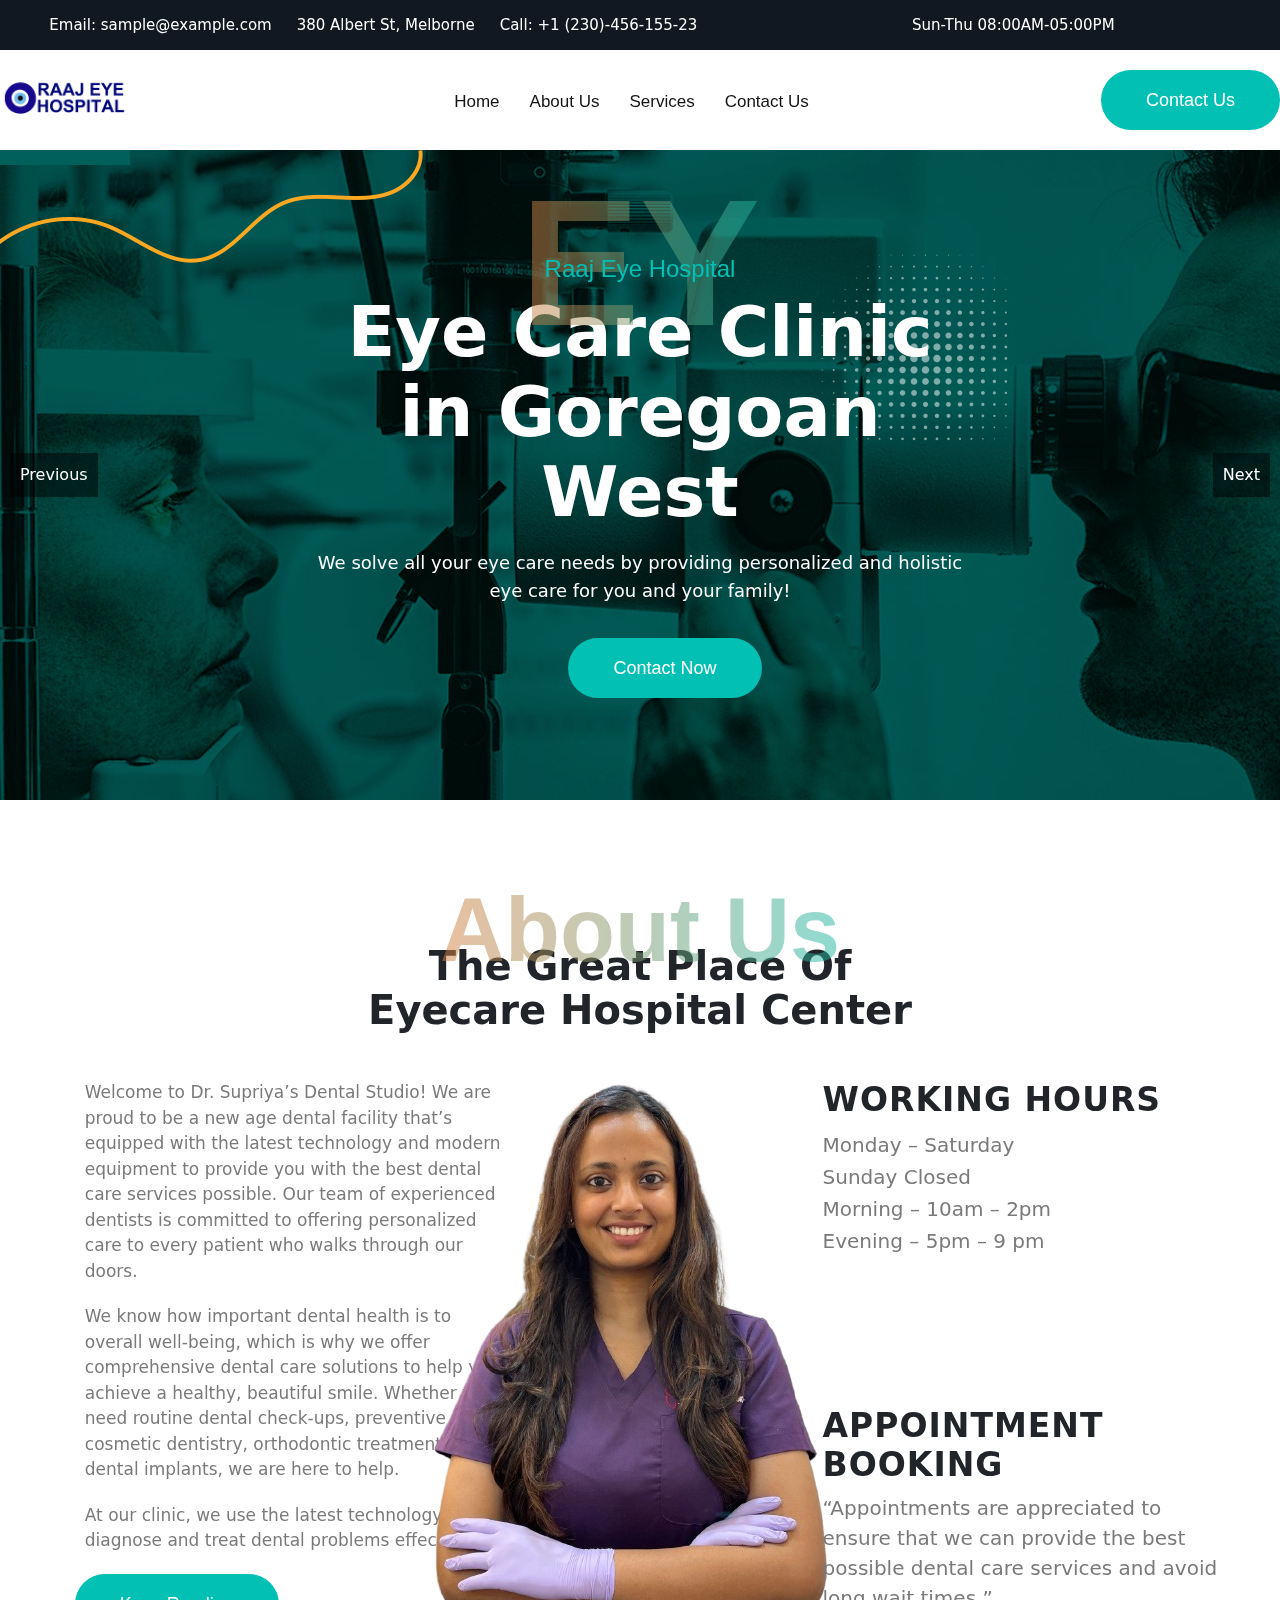
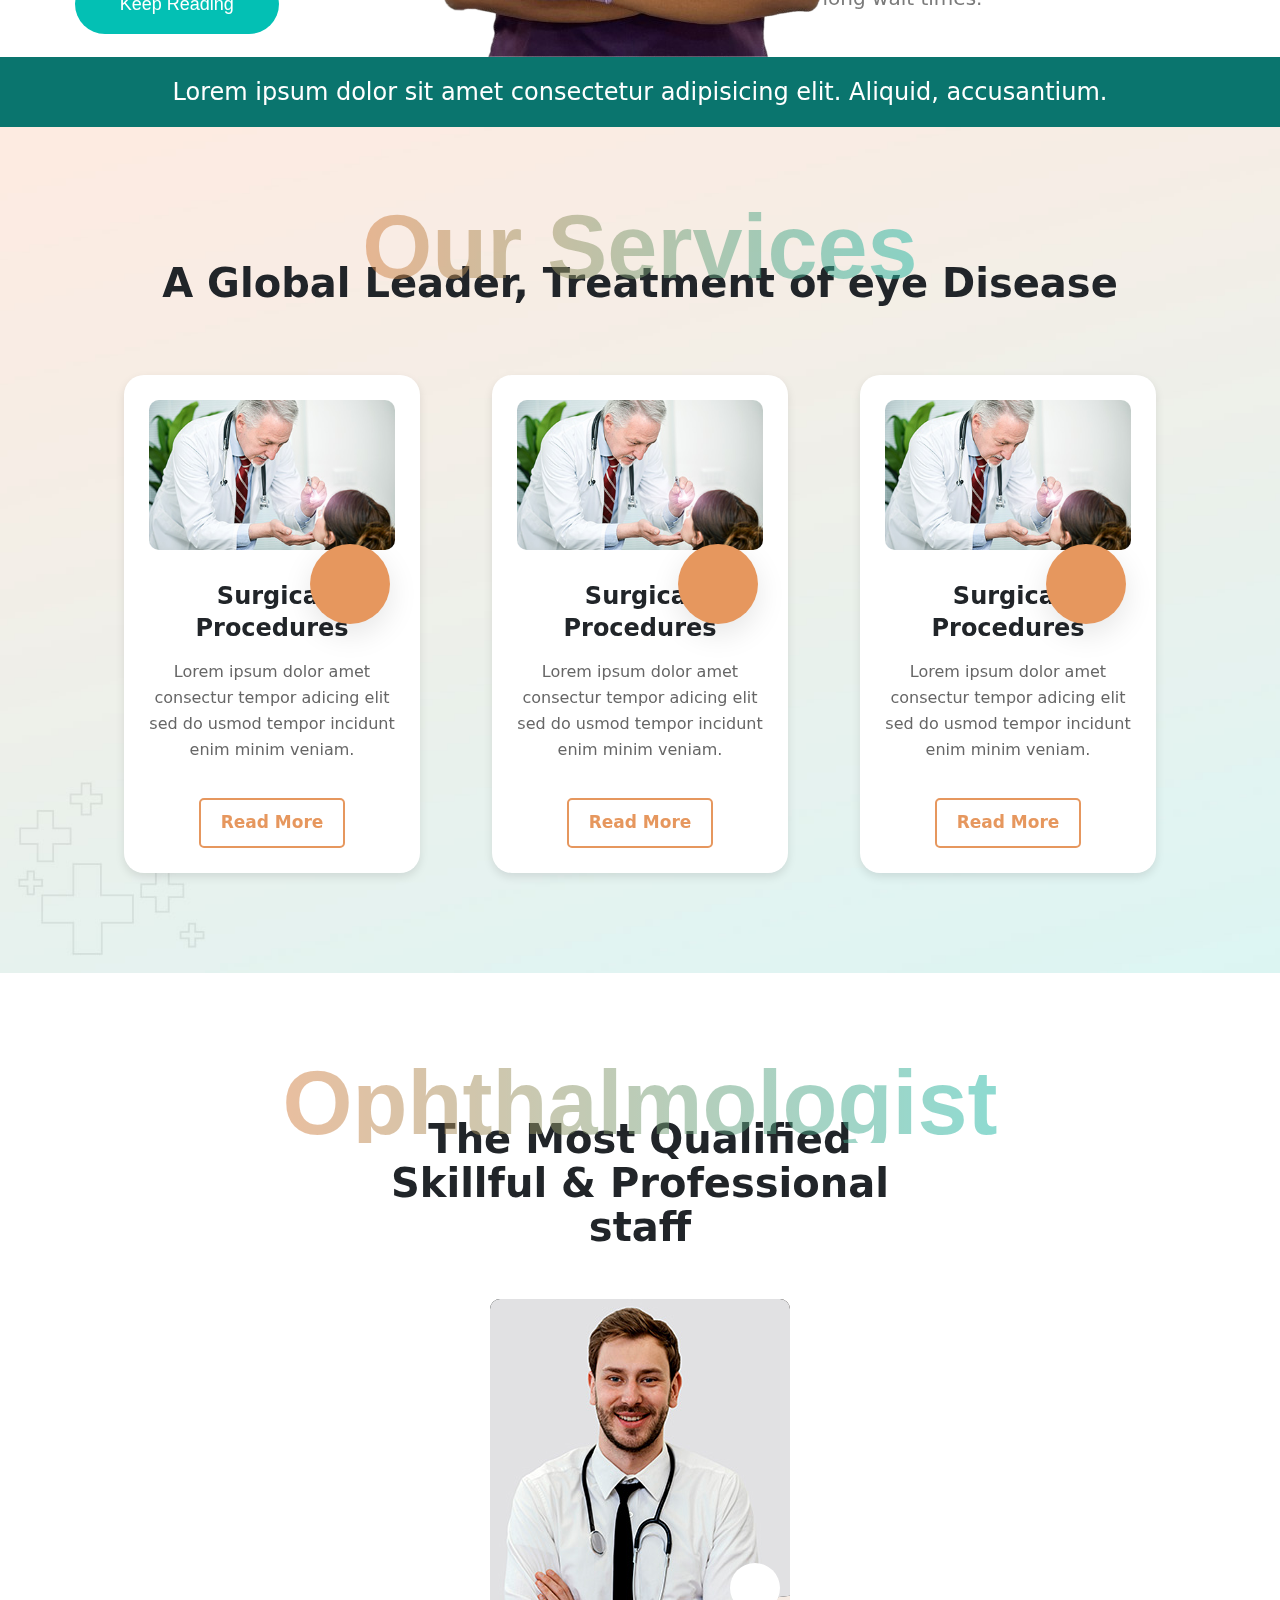
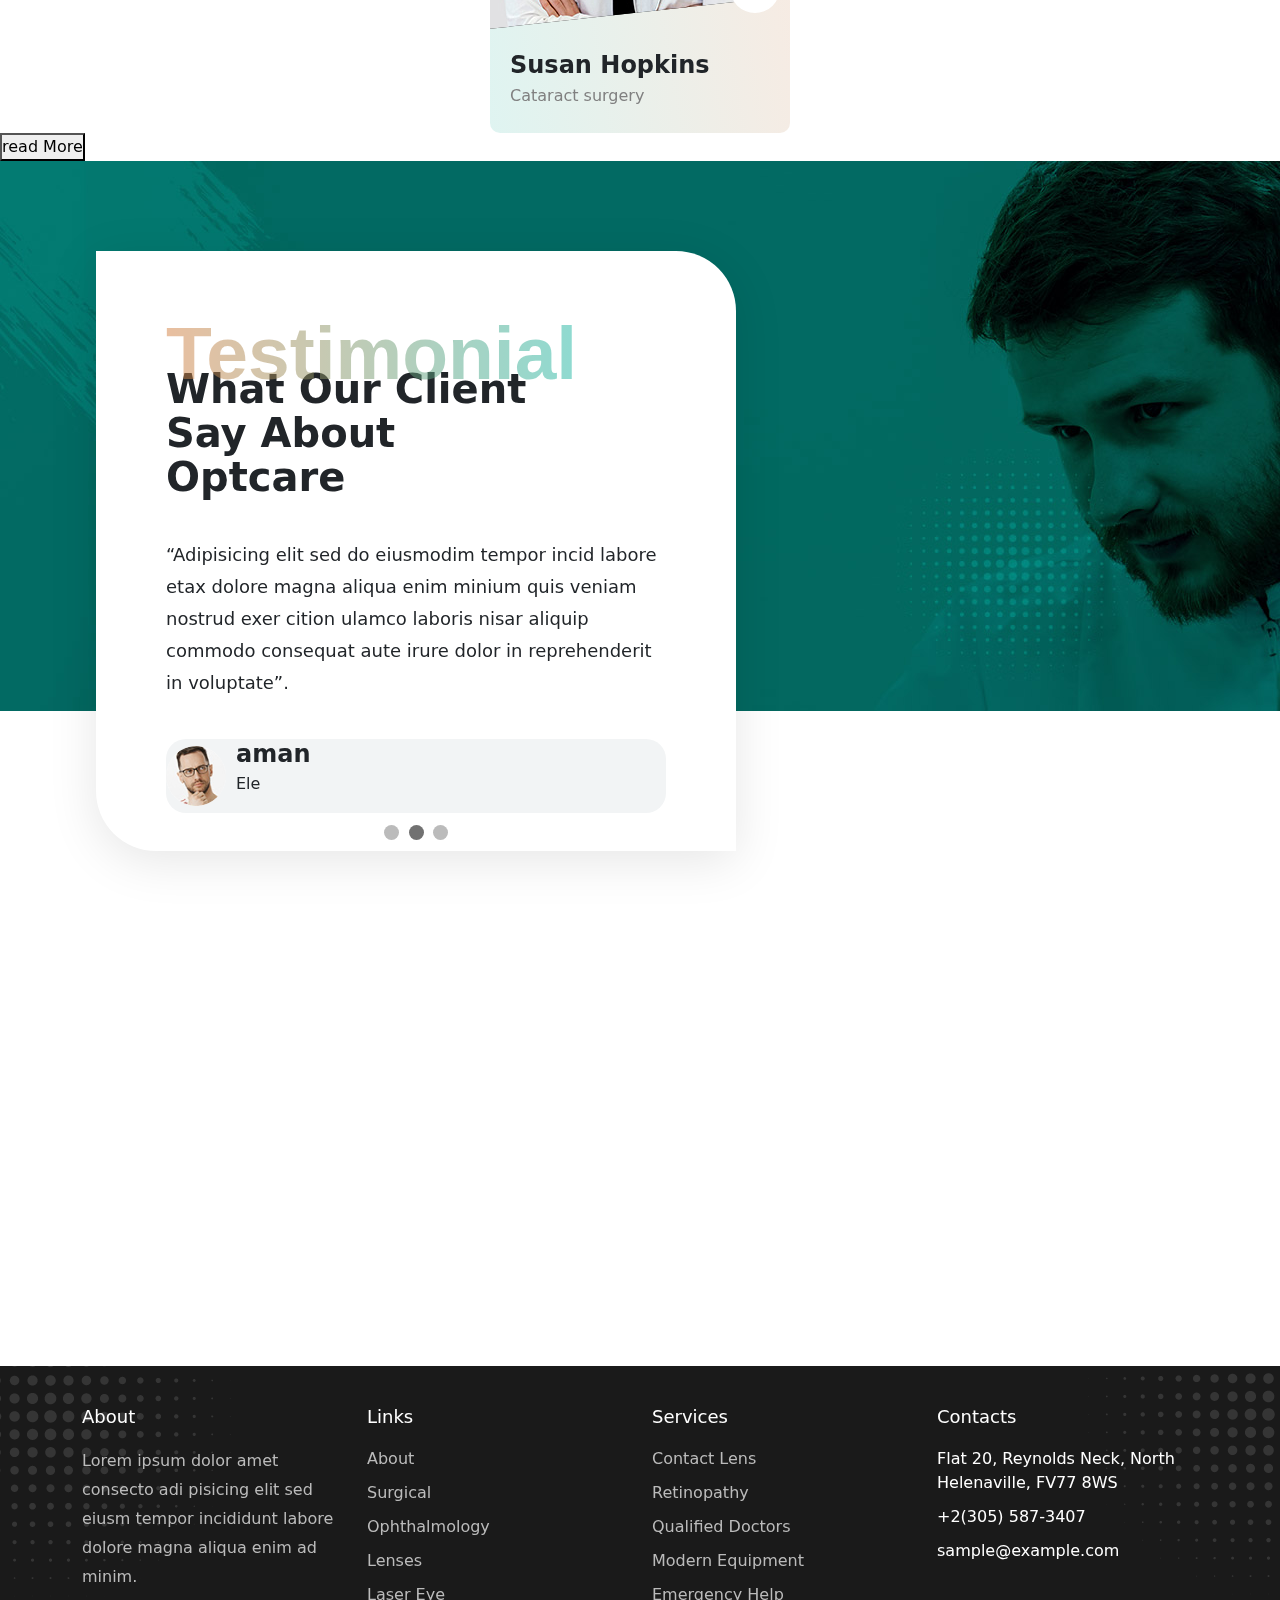
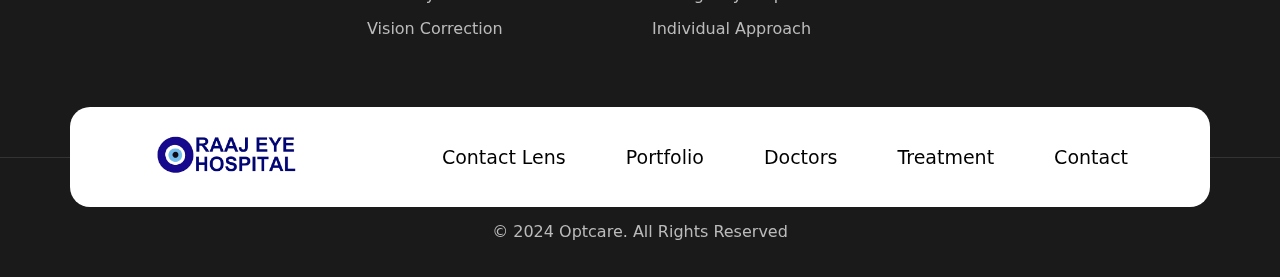
==== commit ac44f80e: "initial commit" ====
--- a/index.html
+++ b/index.html
@@ -59,7 +59,7 @@
           <div class="row">
             <div class="col-12 banner-container">
               <div class="banner" id="banner1">
-                <img src="./assets/banner-1.jpg" alt="Banner 1">
+                <img src="./assets/banner-1.jpg" alt="Banner1">
                 <div class="shape-1"></div>
                 <div class="green-overlay"></div>
                 <div class="black-overlay"></div>
--- a/css/contact.css
+++ b/css/contact.css
@@ -93,7 +93,7 @@
    
 }
 
-.container1 h1 {
+.container-box h1 {
     position: relative;
     display: block;
     font-size: 40px;
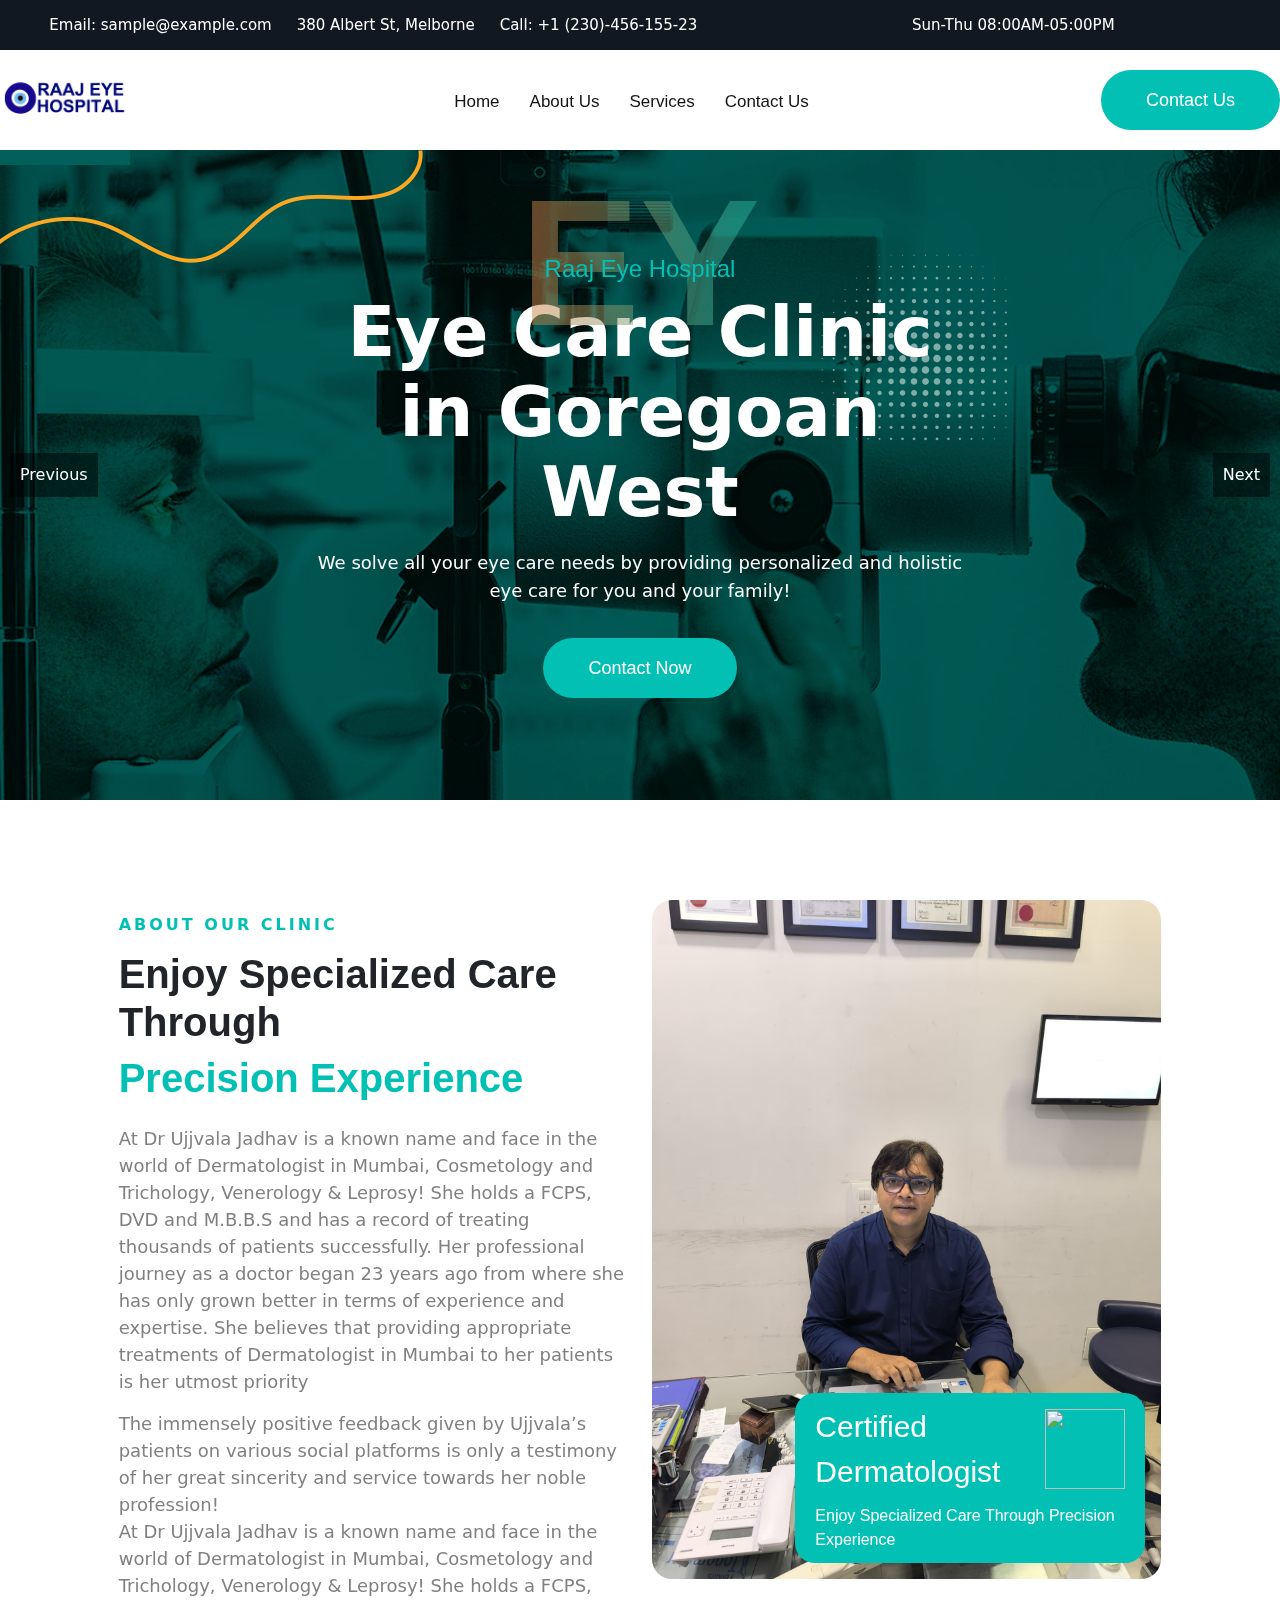
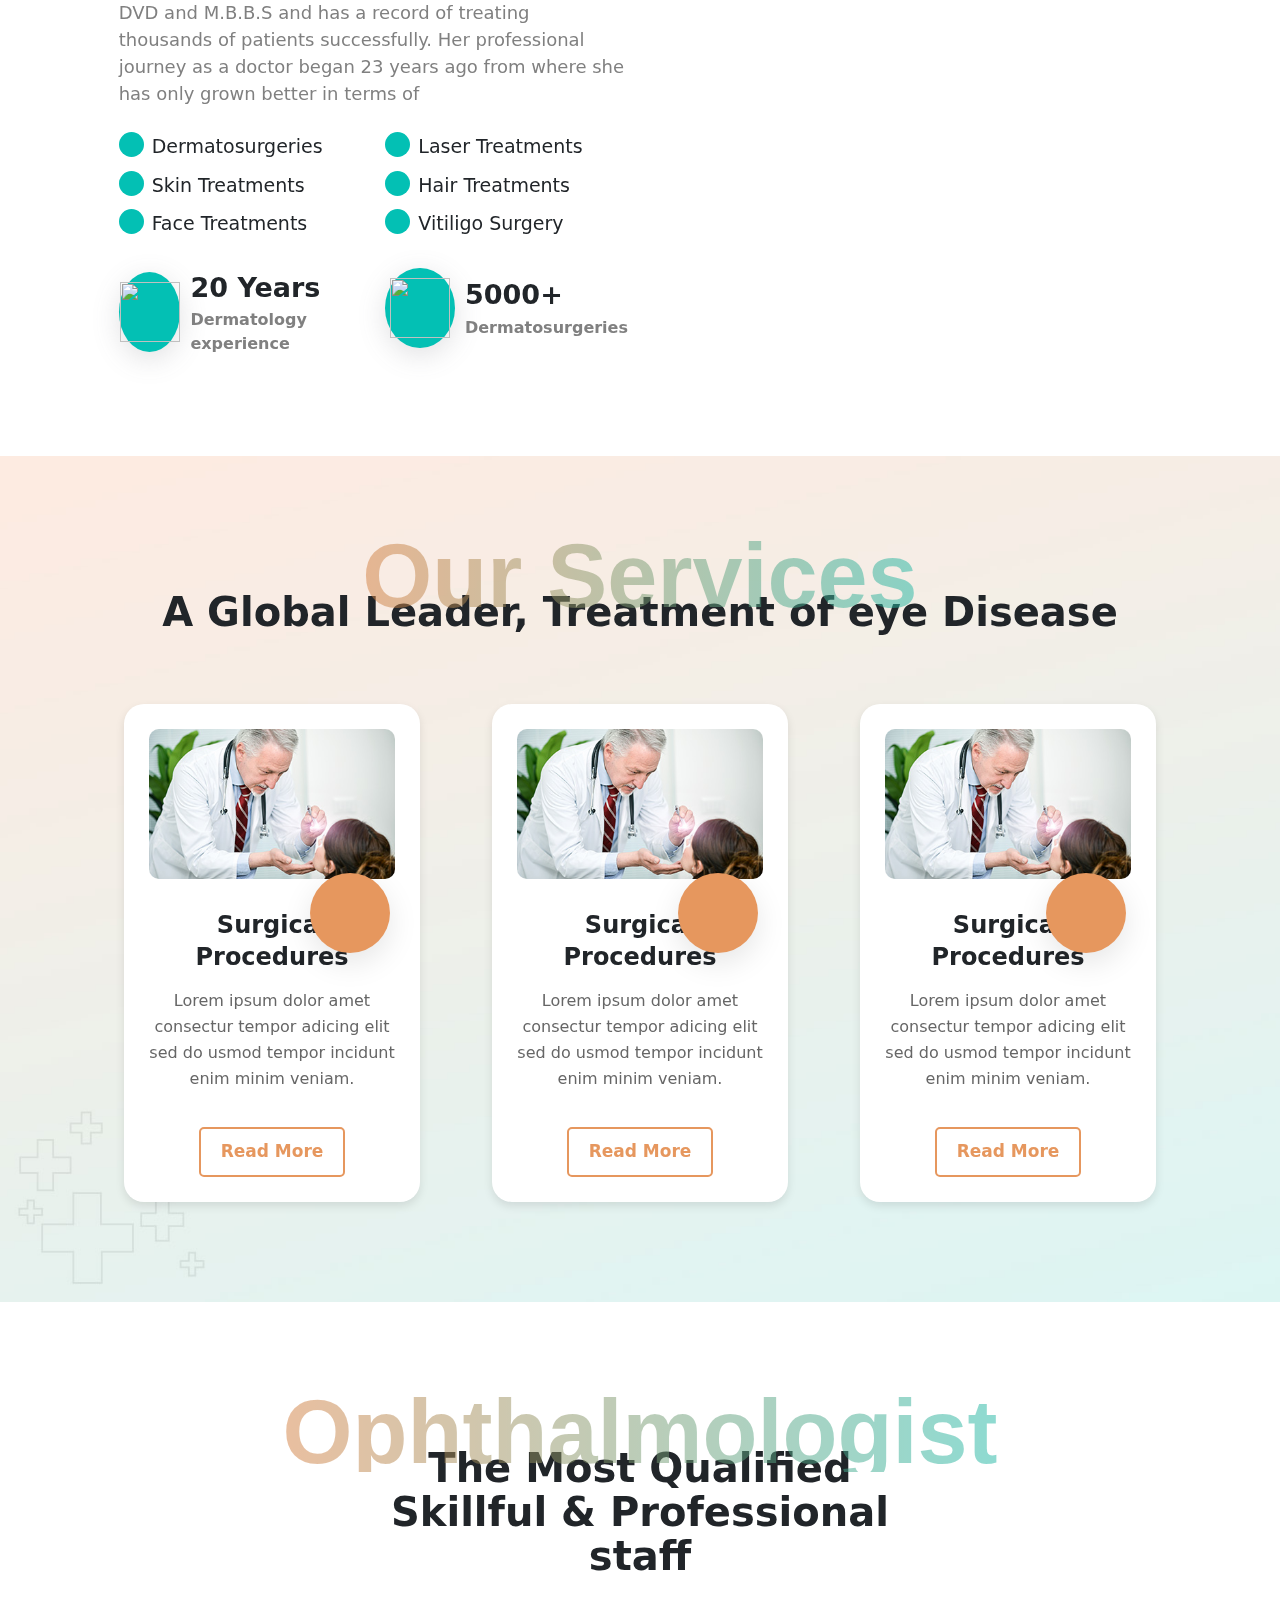
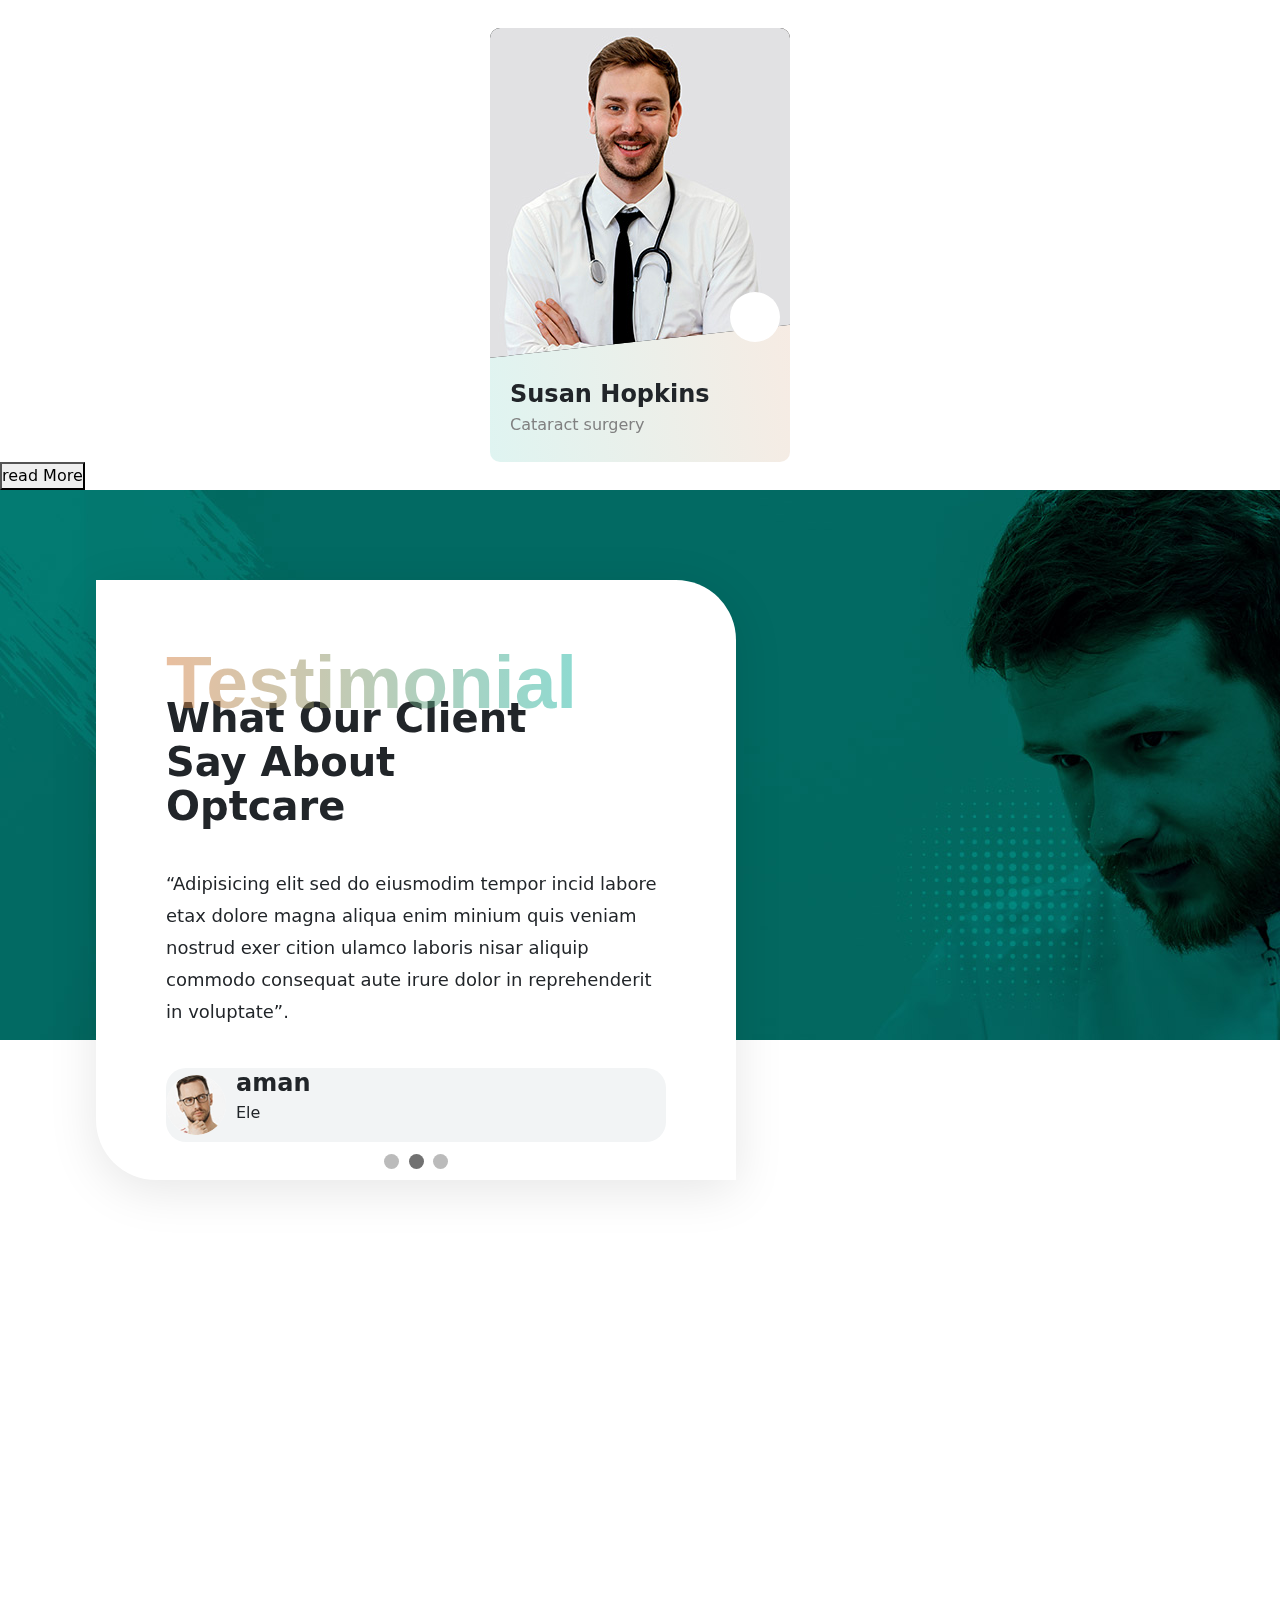
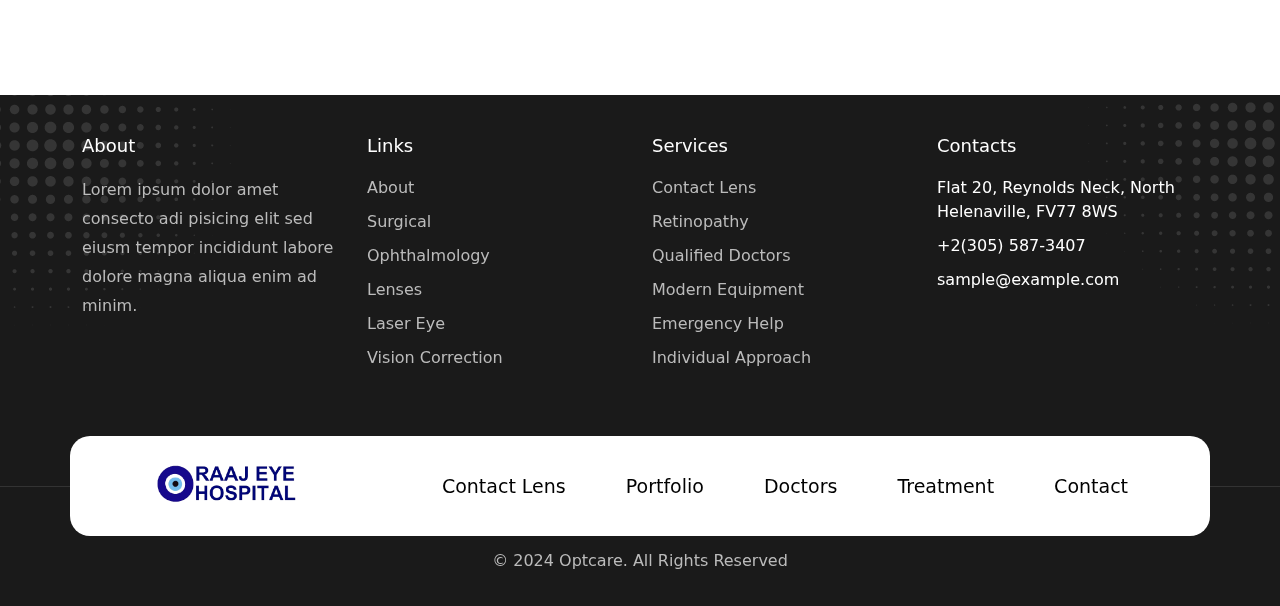
==== commit 38e0389b: "initial commit" ====
--- a/index.html
+++ b/index.html
@@ -99,7 +99,7 @@
 
       <!-- home about starts here  -->
 
-      <section>
+      <!-- <section>
         <div class="home-doctor-top pb-5">
           <span class="doctor-top-text-1">About Us</span>
           <span class="doctor-top-text-2">The Great Place Of Eyecare Hospital Center</span>
@@ -144,6 +144,149 @@
             </div>
           </div>
           
+        </div>
+      </section> -->
+
+
+      <section style="padding-bottom: 100px; padding-top: 100px;">
+   
+        <div class="container-fluid">
+          <div class="row d-flex justify-content-center doctor-section-wrapper">
+            <div class="col-5 box hidden doctor-section-subwrapper">
+              <div class="doctor-section-left-content">
+    
+                <div class="doctor-section-first-text">
+                  <span>About our Clinic</span>
+                </div>
+    
+                <div class="doctor-section-left-content-heading">
+                  <h1>Enjoy Specialized Care Through</h1>
+                  <h1 style="color: #03c0b4;">Precision Experience</h1>
+                </div>
+    
+                <div class="doctor-section-left-content-pera">
+                  <span style="padding-bottom: 15px;">At Dr Ujjvala Jadhav is a known name and face in the world of
+                    Dermatologist in Mumbai, Cosmetology and Trichology, Venerology & Leprosy! She holds a FCPS, DVD and
+                    M.B.B.S and has a record of treating thousands of patients successfully.
+                    Her professional journey as a doctor began 23 years ago from where she has only grown better in terms of
+                    experience and expertise. She believes that providing appropriate treatments of Dermatologist in Mumbai
+                    to her patients is her utmost priority</span>
+    
+                  <span>The immensely positive feedback given by Ujjvala’s patients on various social platforms is only a
+                    testimony of her great sincerity and service towards her noble profession!</span>
+                    <span style="padding-bottom: 15px;">At Dr Ujjvala Jadhav is a known name and face in the world of
+                      Dermatologist in Mumbai, Cosmetology and Trichology, Venerology & Leprosy! She holds a FCPS, DVD and
+                      M.B.B.S and has a record of treating thousands of patients successfully.
+                      Her professional journey as a doctor began 23 years ago from where she has only grown better in terms of
+                      </span>
+
+                </div>
+    
+                <div class="doctor-section-left-content-points">
+    
+                  <div class="row">
+                    <div class="col-6">
+                      <div class="left-points">
+                        <div class="points-wrapper">
+                          <div class="tick-wraper">
+                            <i class="fa-solid fa-check"></i>
+                          </div>
+                          <span>Dermatosurgeries</span>
+                        </div>
+                        <div class="points-wrapper">
+                          <div class="tick-wraper">
+                            <i class="fa-solid fa-check"></i>
+                          </div>
+                          <span>Skin Treatments</span>
+                        </div>
+                        <div class="points-wrapper">
+                          <div class="tick-wraper">
+                            <i class="fa-solid fa-check"></i>
+                          </div>
+                          <span>Face Treatments</span>
+                        </div>
+    
+                      </div>
+                    </div>
+                    <div class="col-6">
+                      <div class="right-points">
+                        <div class="points-wrapper">
+                          <div class="tick-wraper">
+                            <i class="fa-solid fa-check"></i>
+                          </div>
+                          <span>Laser Treatments</span>
+                        </div>
+                        <div class="points-wrapper">
+                          <div class="tick-wraper">
+                            <i class="fa-solid fa-check"></i>
+                          </div>
+                          <span>Hair Treatments</span>
+                        </div>
+                        <div class="points-wrapper">
+                          <div class="tick-wraper">
+                            <i class="fa-solid fa-check"></i>
+                          </div>
+                          <span>Vitiligo Surgery</span>
+                        </div>
+    
+                      </div>
+    
+                    </div>
+                  </div>
+    
+                </div>
+                <div class="doctor-section-left-content-points2">
+                  <div class="row">
+                    <div class="col-6 box1 hidden1">
+                      <div class="point2-left-wrapper">
+                        <div class="home-dec-icone-wrpper">
+                         <img src="/Assets/images/icones/surg-icone.webp" class="home-dec-icone-wrpper-icone" alt="">
+                        </div>
+                        <div class="point2-left-text-wrapper">
+                          <span class="point2-left-text1">20 Years</span>
+                          <span style="color: gray; font-weight: 600;">Dermatology experience</span>
+                        </div>
+                      </div>
+    
+                    </div>
+                    <div class="col-6 box1 hidden1">
+    
+                      <div class="point2-left-wrapper">
+                        <div class="home-dec-icone-wrpper">
+                          <img src="/Assets/images/icones/ndermoto.webp" class="home-dec-icone-wrpper-icone" alt="">
+                        </div>
+                        <div class="point2-left-text-wrapper">
+                          <span class="point2-left-text1">5000+</span>
+                          <span style="color: gray; font-weight: 600;">Dermatosurgeries</span>
+                        </div>
+                      </div>
+    
+                    </div>
+                  </div>
+                </div>
+    
+              </div>
+    
+            </div>
+            <div class="col-5 box2 doctor-section-subwrapper">
+              <div class="doc-img-section">
+                <img src="assets/about/eye-care-doc.jpeg" class="home-doc-img" alt="">
+                <div class="doc-info-card box1 hidden1">
+                  <div class="doc-info-text">
+                    <div class="doc-info-text-toptext">
+                      
+                      <span class="doc-info-text1">Certified Dermatologist</span>
+                      <img src="/Assets/images/icones/ndoc.webp" style="width: 80px; height: 80px;" alt="">
+                    </div>
+    
+                   
+                    <span class="doc-info-text2">Enjoy Specialized Care Through Precision Experience</span>
+                  </div>
+                </div>
+              </div>
+    
+            </div>
+          </div>
         </div>
       </section>
 
--- a/css/home.css
+++ b/css/home.css
@@ -299,7 +299,7 @@
 }
 
 /* home about section starts here  */
-
+/* 
 .home-about-left{
 display: flex;
 flex-direction: column;
@@ -373,6 +373,236 @@
   align-items: center;
   font-size: 24px;
 
+} */
+
+
+
+/* doctors css */
+.doctor-top-text {
+  padding-bottom: 60px;
+}
+.doctor-top-text h1 {
+  font-size: 40px;
+  font-weight: 700;
+  letter-spacing: 2px;
+}
+
+.doctor-top-text1 {
+  color: #03c0b4;
+  font-size: 16px;
+  font-weight: 600;
+  letter-spacing: 3px;
+  line-height: 50px;
+  text-transform: uppercase;
+}
+.doctor-top-text2 {
+  text-align: center;
+  width: 700px;
+  font-size: 20px;
+}
+
+.doctor-content {
+  display: flex;
+  flex-direction: column;
+  justify-content: center;
+  align-items: center;
+}
+
+.d-img-wrapper {
+  width: 300px;
+  height: 400px;
+  overflow: hidden;
+}
+.d-img-wrapper img {
+  height: 400px;
+  transition: 0.5s;
+  transform: scale(1.1);
+  cursor: pointer;
+}
+
+.d-img-wrapper img:hover {
+  transform: scale(1);
+}
+.d-text {
+  display: flex;
+  flex-direction: column;
+}
+.d-text1 {
+  font-size: 25px;
+  font-weight: 600;
+  letter-spacing: 1px;
+}
+.d-text2 {
+  font-size: 13px;
+  font-weight: 600;
+  text-transform: uppercase;
+  letter-spacing: 3px;
+}
+
+.doctor-section-left-content{
+
+}
+
+.doctor-section-first-text span{
+  color: #03c0b4;
+  font-size: 16px;
+  font-weight: 600;
+  letter-spacing: 3px;
+  line-height: 50px;
+  text-transform: uppercase;
+
+}
+.doctor-section-left-content-heading{
+  padding-bottom: 15px;
+
+}
+.doctor-section-left-content-heading h1{
+  font-size: 40px;
+  font-weight: 700;
+  font-family: "Montserrat", sans-serif;
+
+}
+
+.doctor-section-left-content-pera{
+ display: flex;
+ flex-direction: column;
+}
+.doctor-section-left-content-pera span{
+color: grey;
+font-size: 18px;
+ }
+
+.doctor-section-left-content-points{
+padding-top: 10px;
+
+}
+.left-points{
+  display: flex;
+  flex-direction: column;
+  justify-content: center;
+ gap: 10px;
+ padding-bottom: 30px;
+
+}
+.right-points{
+  display: flex;
+  flex-direction: column;
+  justify-content: center;
+ gap: 10px;
+ padding-bottom: 20px;
+}
+
+.points-wrapper{
+  display: flex;
+gap: 8px;
+
+}
+.points-wrapper span{
+font-size: 19px;
+
+}
+.tick-wraper{
+  background-color: #03c0b4;
+  width: 25px;
+  height: 25px;
+  border-radius: 50%;
+  text-align: center;
+  color: white;
+  font-family: "Montserrat", sans-serif;
+}
+
+.point2-left-wrapper{
+  display: flex;
+  align-items: center;
+  gap: 10px;
+  cursor: pointer;
+}
+
+
+.home-dec-icone-wrpper{
+  width: 80px;
+  height: 80px;
+  background-color: #03c0b4;
+  text-align: center;
+  border-radius: 50%;
+  display: flex;
+  justify-content: center;
+  align-items: center;
+  box-shadow: rgba(100, 100, 111, 0.2) 0px 7px 29px 0px;
+}
+
+.home-dec-icone-wrpper i{
+  font-size: 40px;
+  color: #03c0b4;
+
+}
+.point2-left-text-wrapper{
+  display: flex;
+  flex-direction: column;
+
+}
+.point2-left-text1{
+  font-size: 27px;
+  font-weight: 600;
+}
+.doc-img-section{
+  position: relative;
+  z-index:-11111;
+
+}
+
+.doc-info-card{
+position: absolute;
+z-index: 1;
+width: 350px;
+height: 170px;
+background-color: #03c0b4;
+color: white;
+bottom: 16px;
+right: 16px;
+display: flex;
+justify-content: center;
+align-items: center;
+flex-direction: column;
+cursor: pointer;
+transition: 0.4s ease;
+font-family: "Montserrat", sans-serif;
+border-radius: 20px;
+}
+.doc-info-card:hover{
+  bottom: 20px;
+  transition: 0.4s ease;
+ 
+  }
+.home-doc-img{
+  position: relative;
+  z-index: -111;
+  width: 100%;
+  border-radius: 20px;
+}
+.doc-info-text{
+  display: flex;
+  justify-content: center;
+  flex-direction: column;
+  gap: 10px;
+  padding: 20px;
+  
+
+}
+.doc-info-text-toptext{
+  display: flex;
+  justify-content:center;
+  align-items: center;
+  gap:5px;
+}
+.doc-info-text1{
+  font-size: 30px;
+  font-weight: 510;
+  
+}
+.home-dec-icone-wrpper-icone{
+  width: 60px;
+  height: 60px;
 }
 
 /* services -section */
